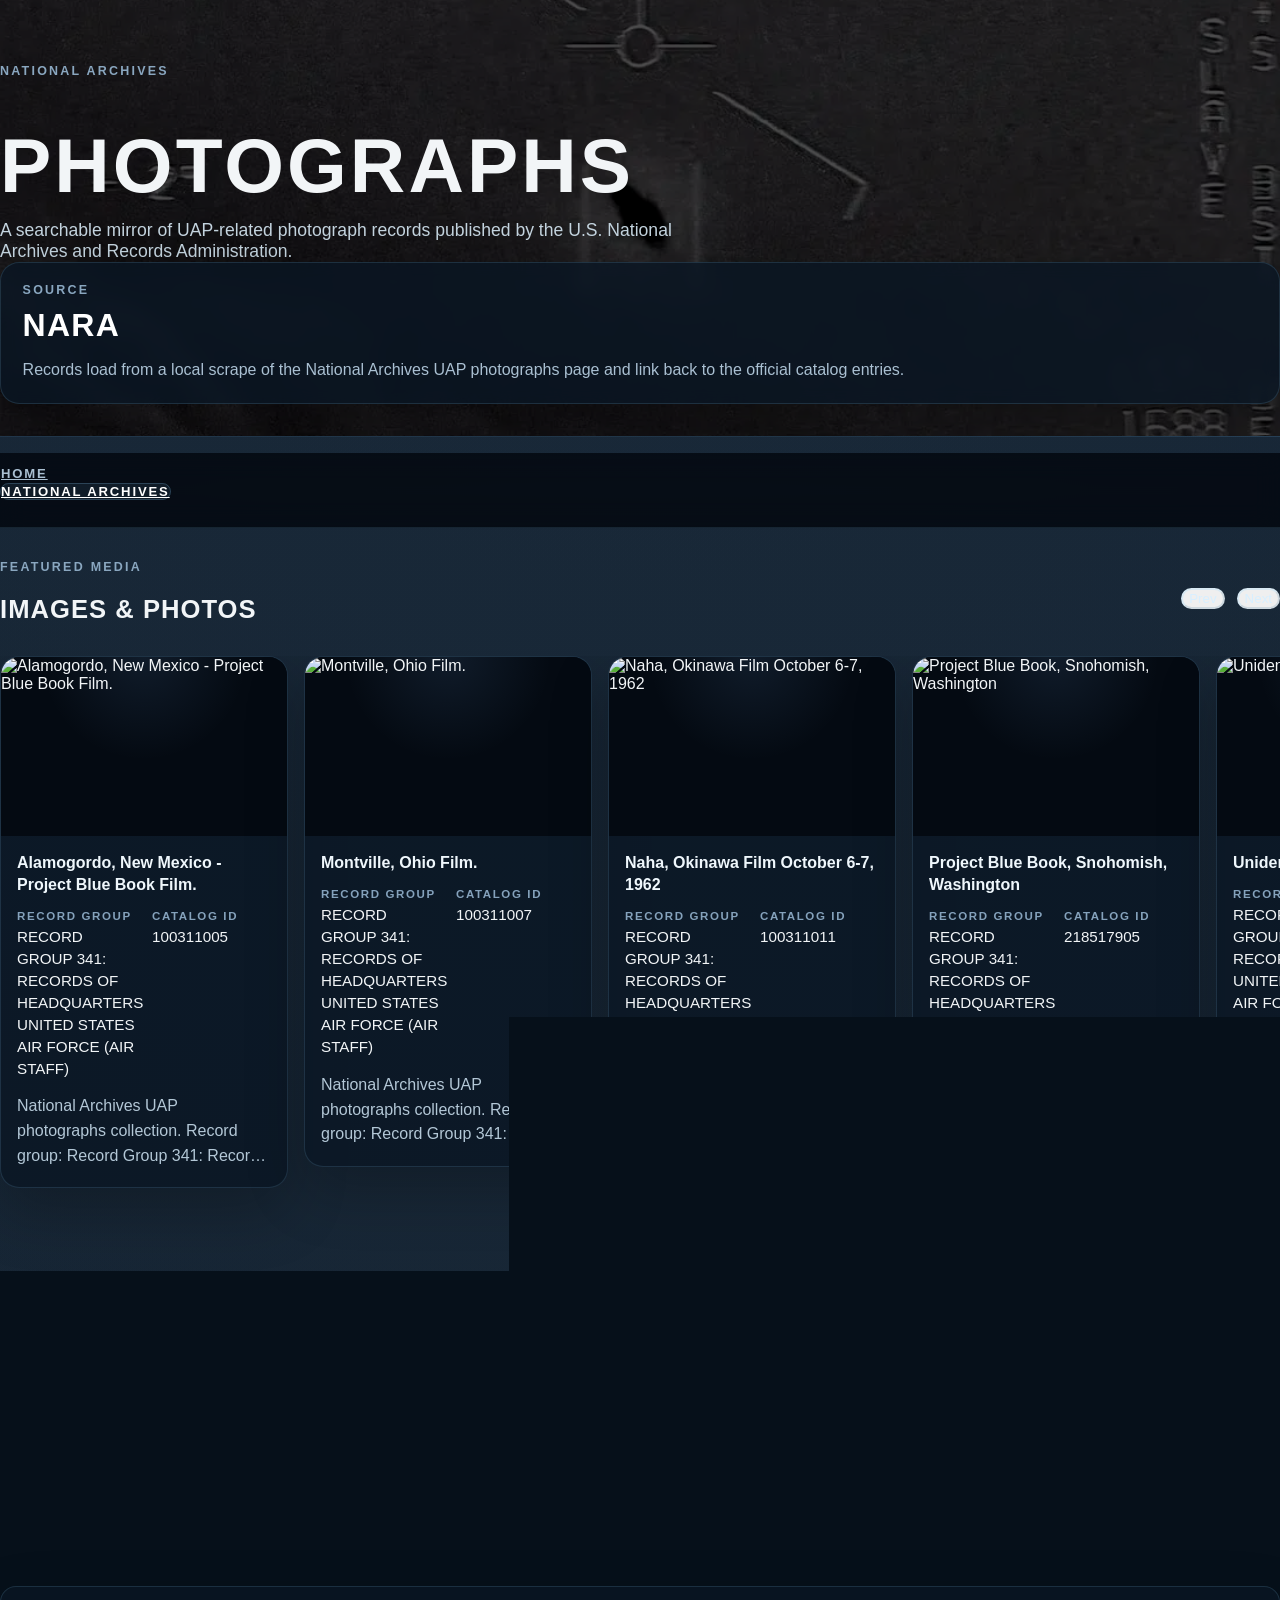
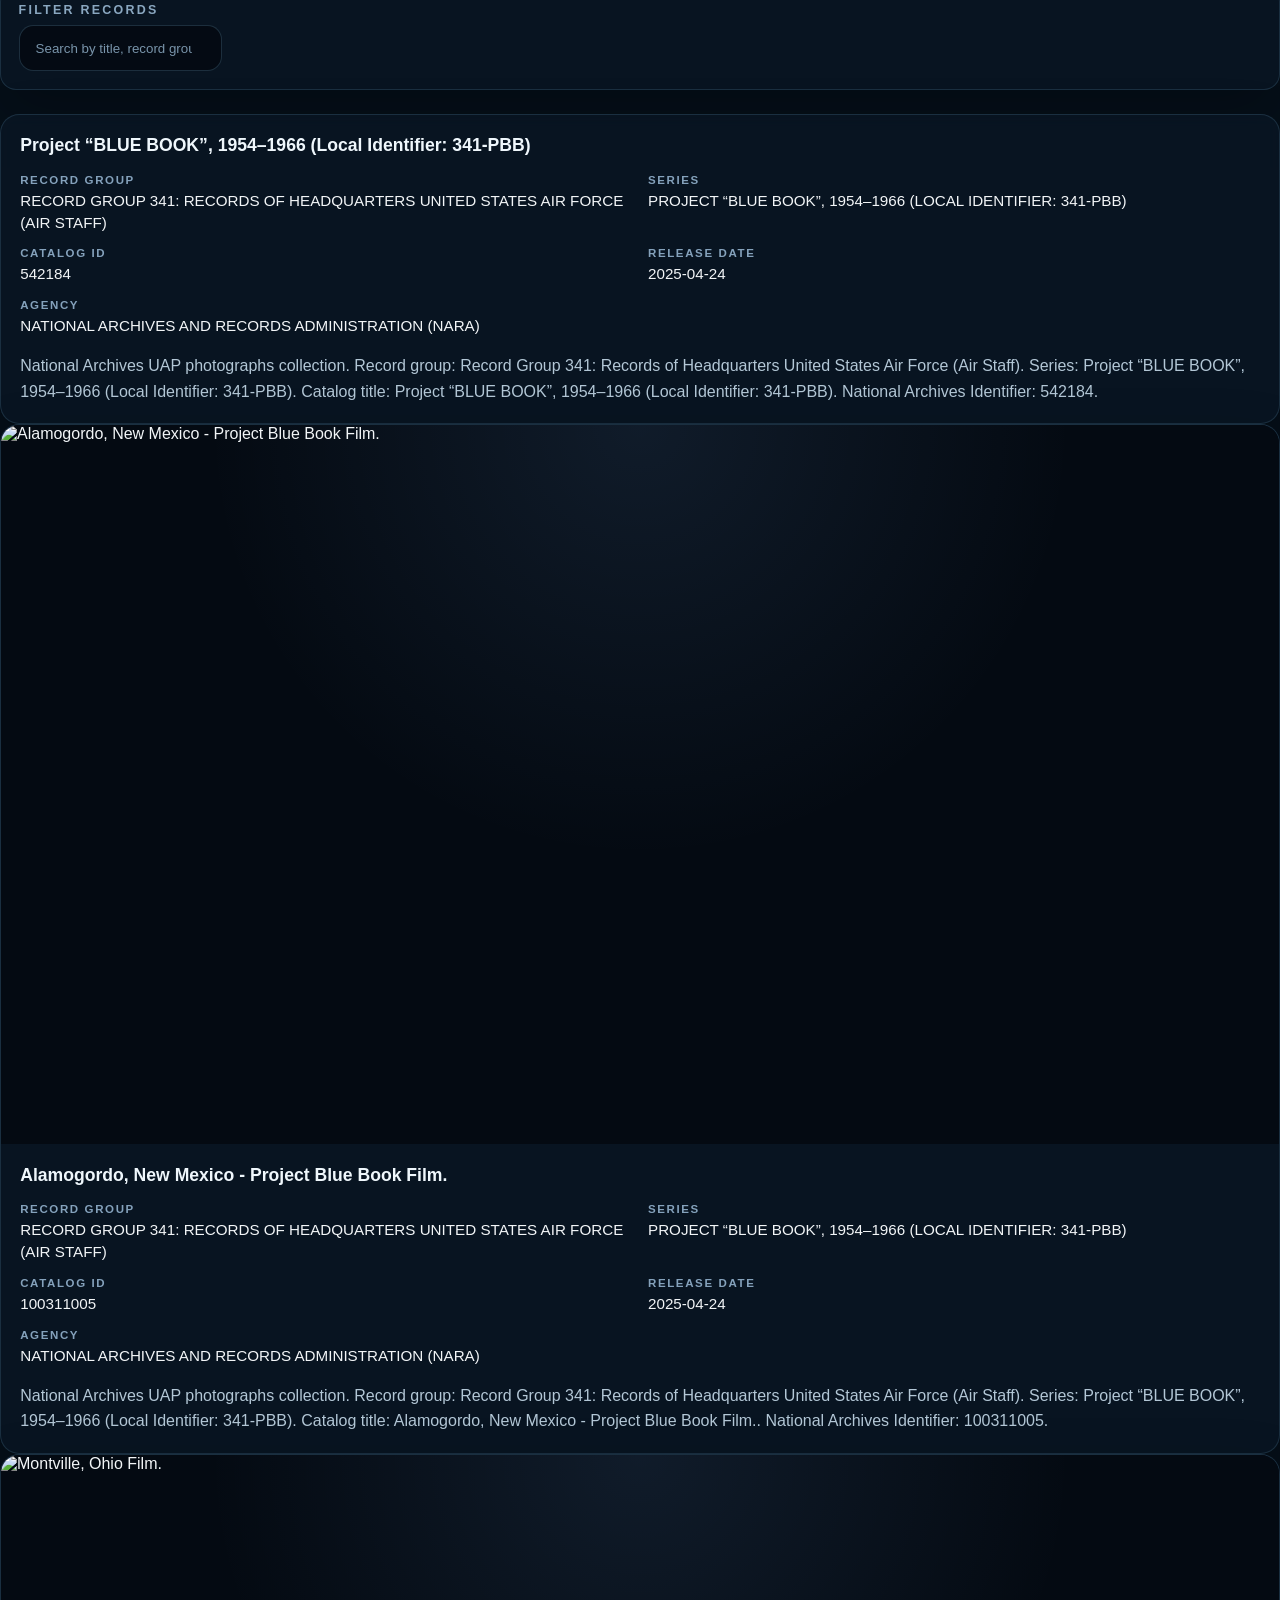
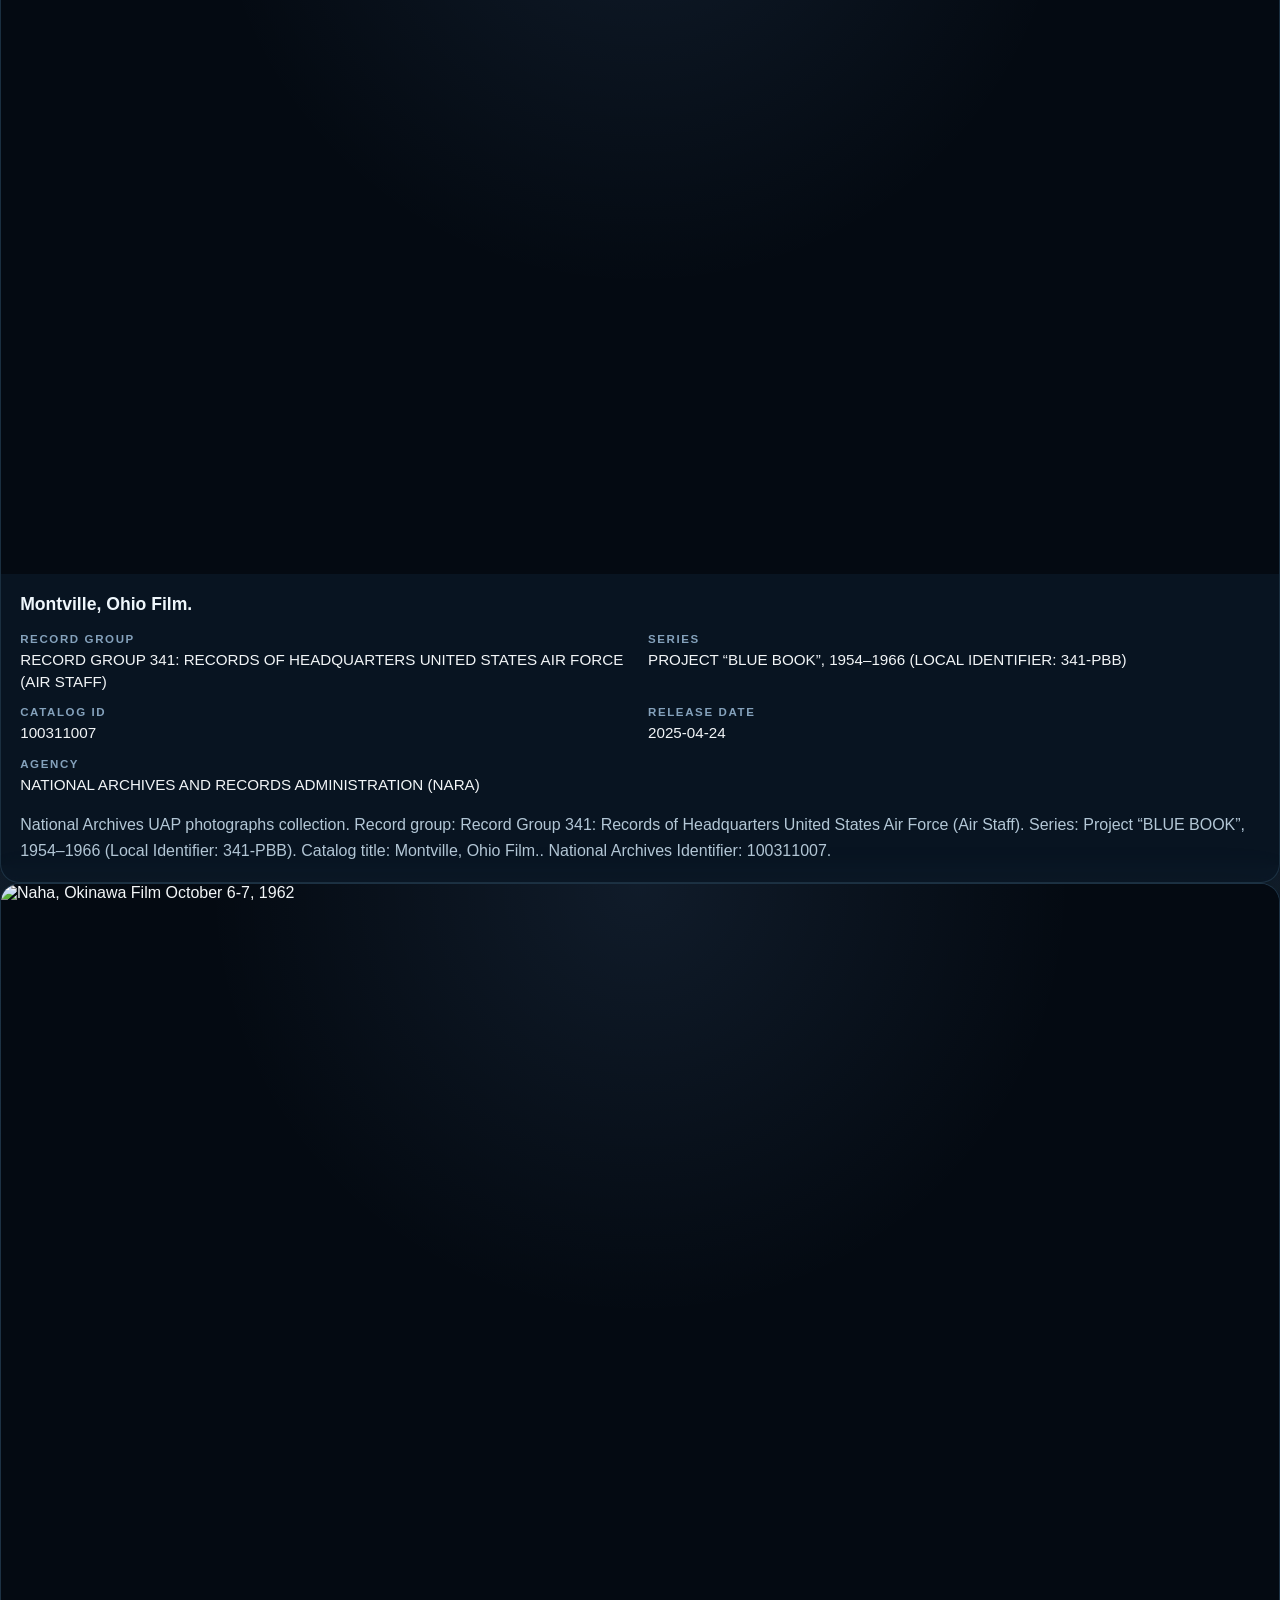
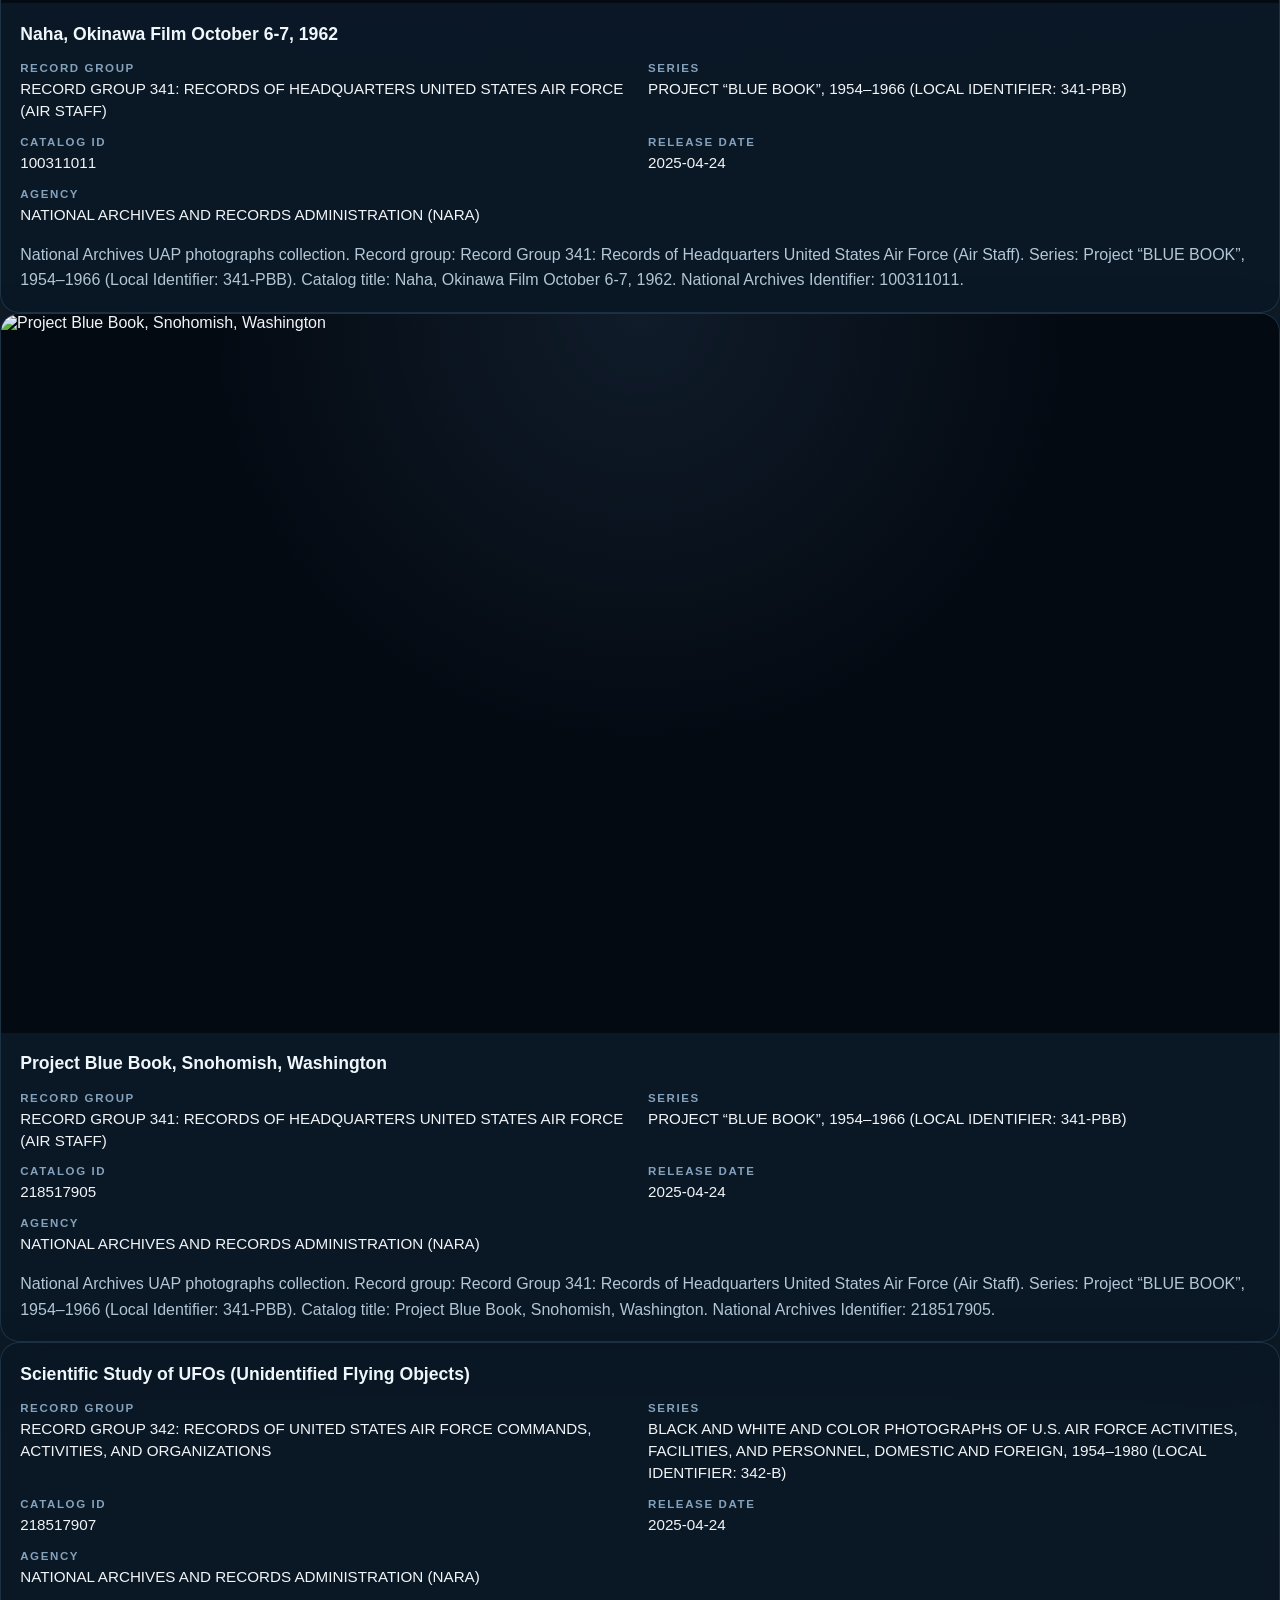
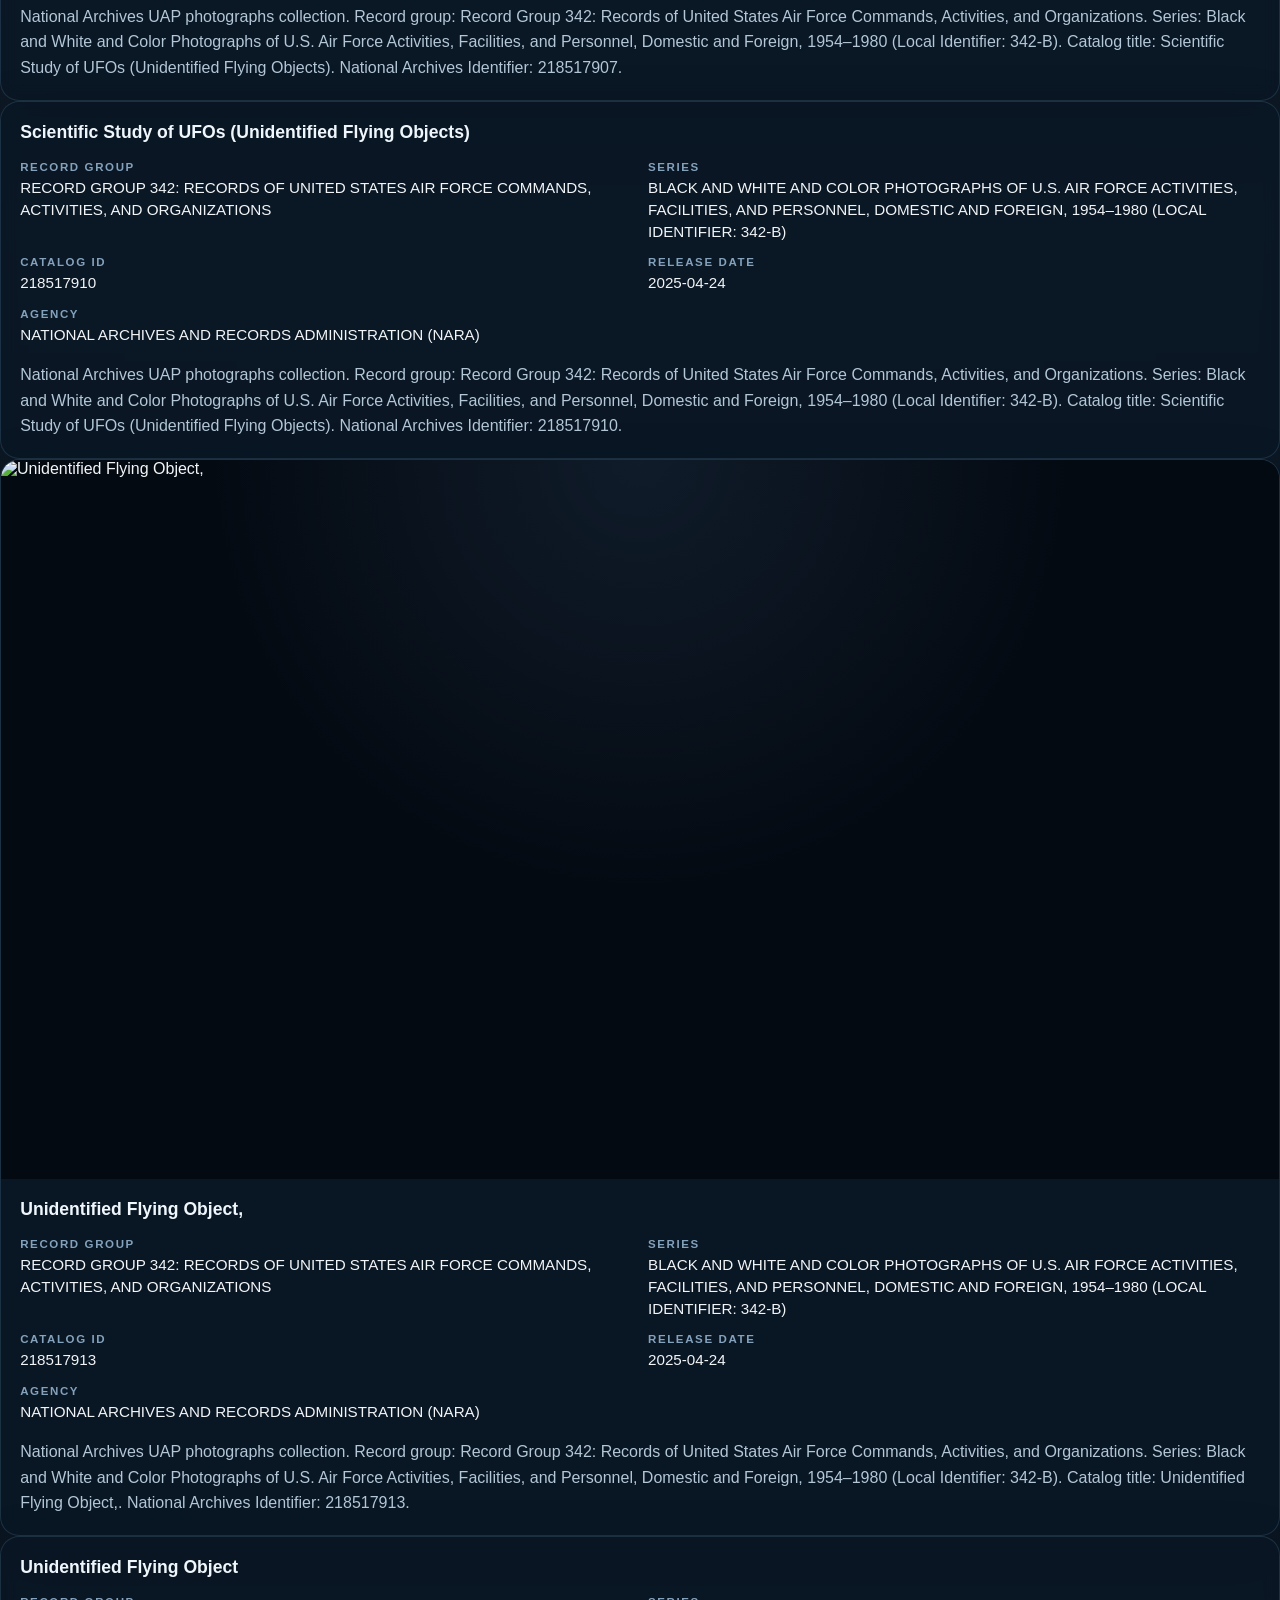
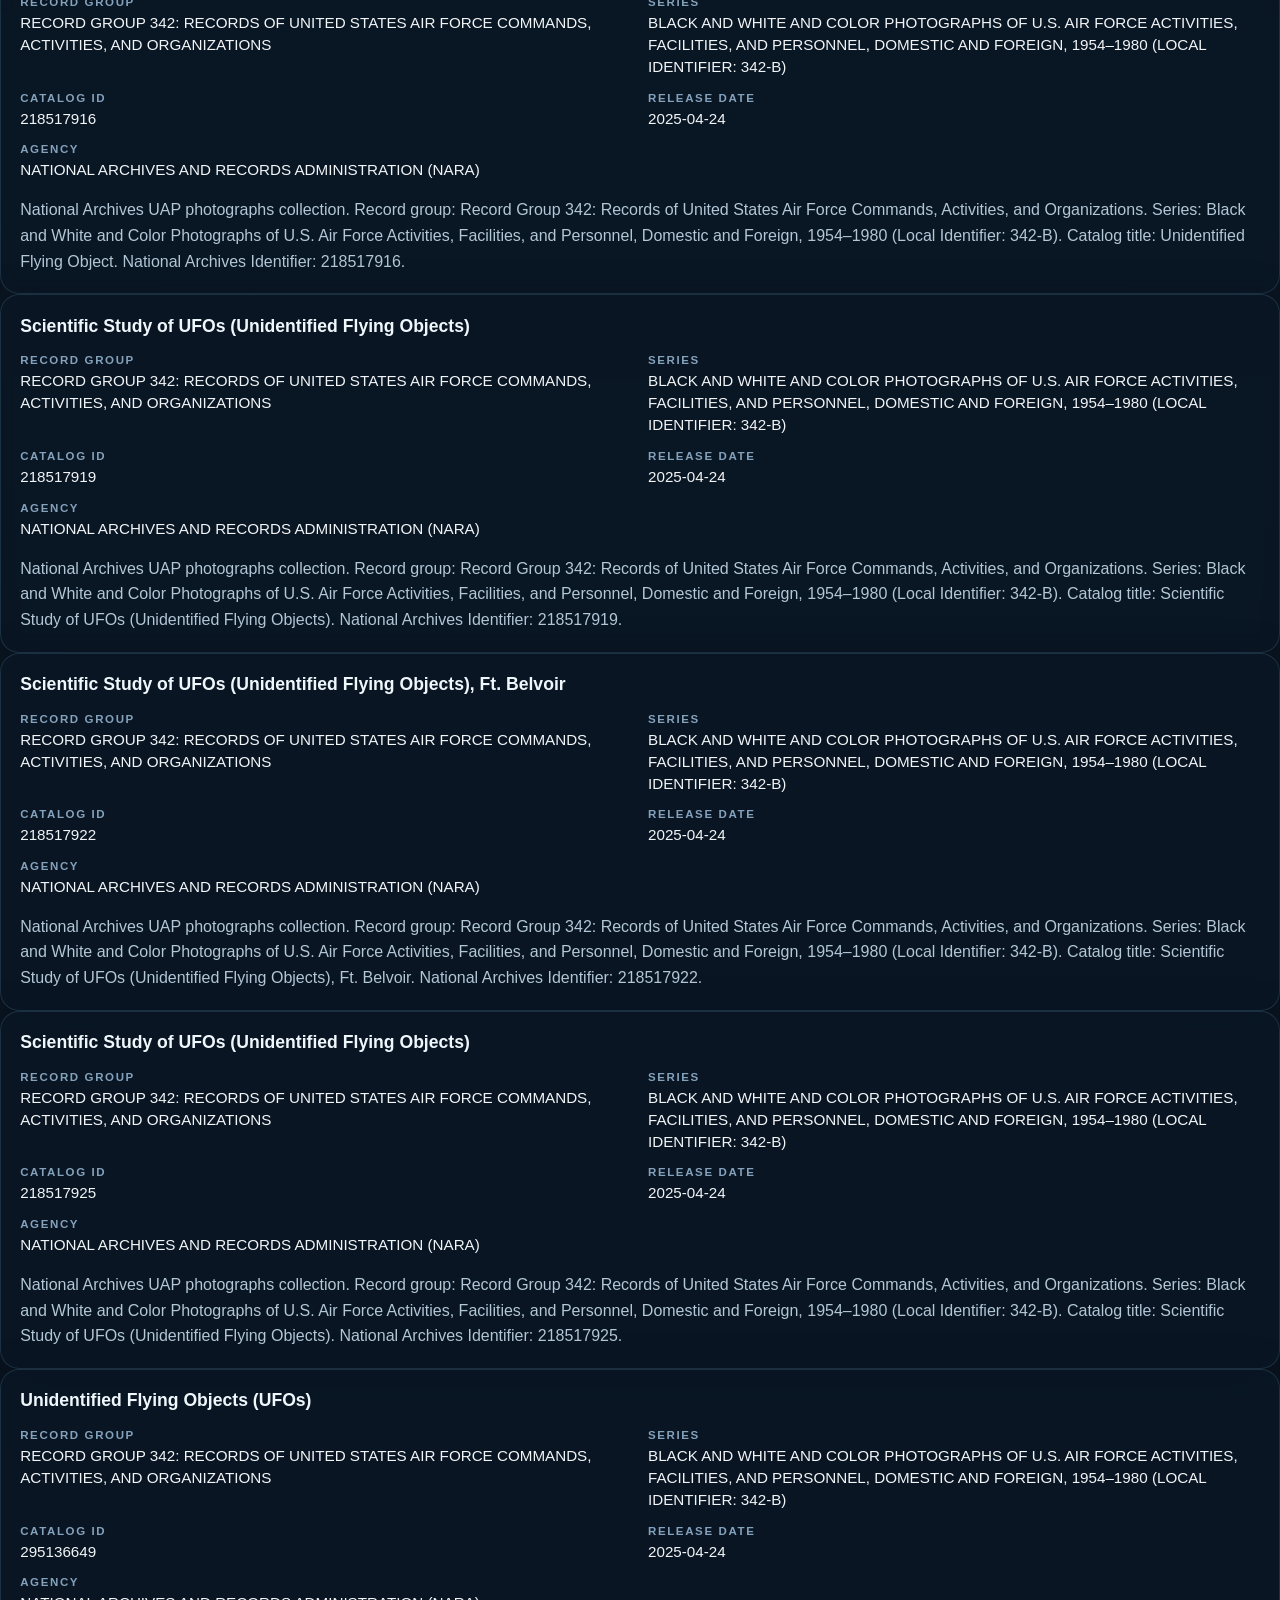
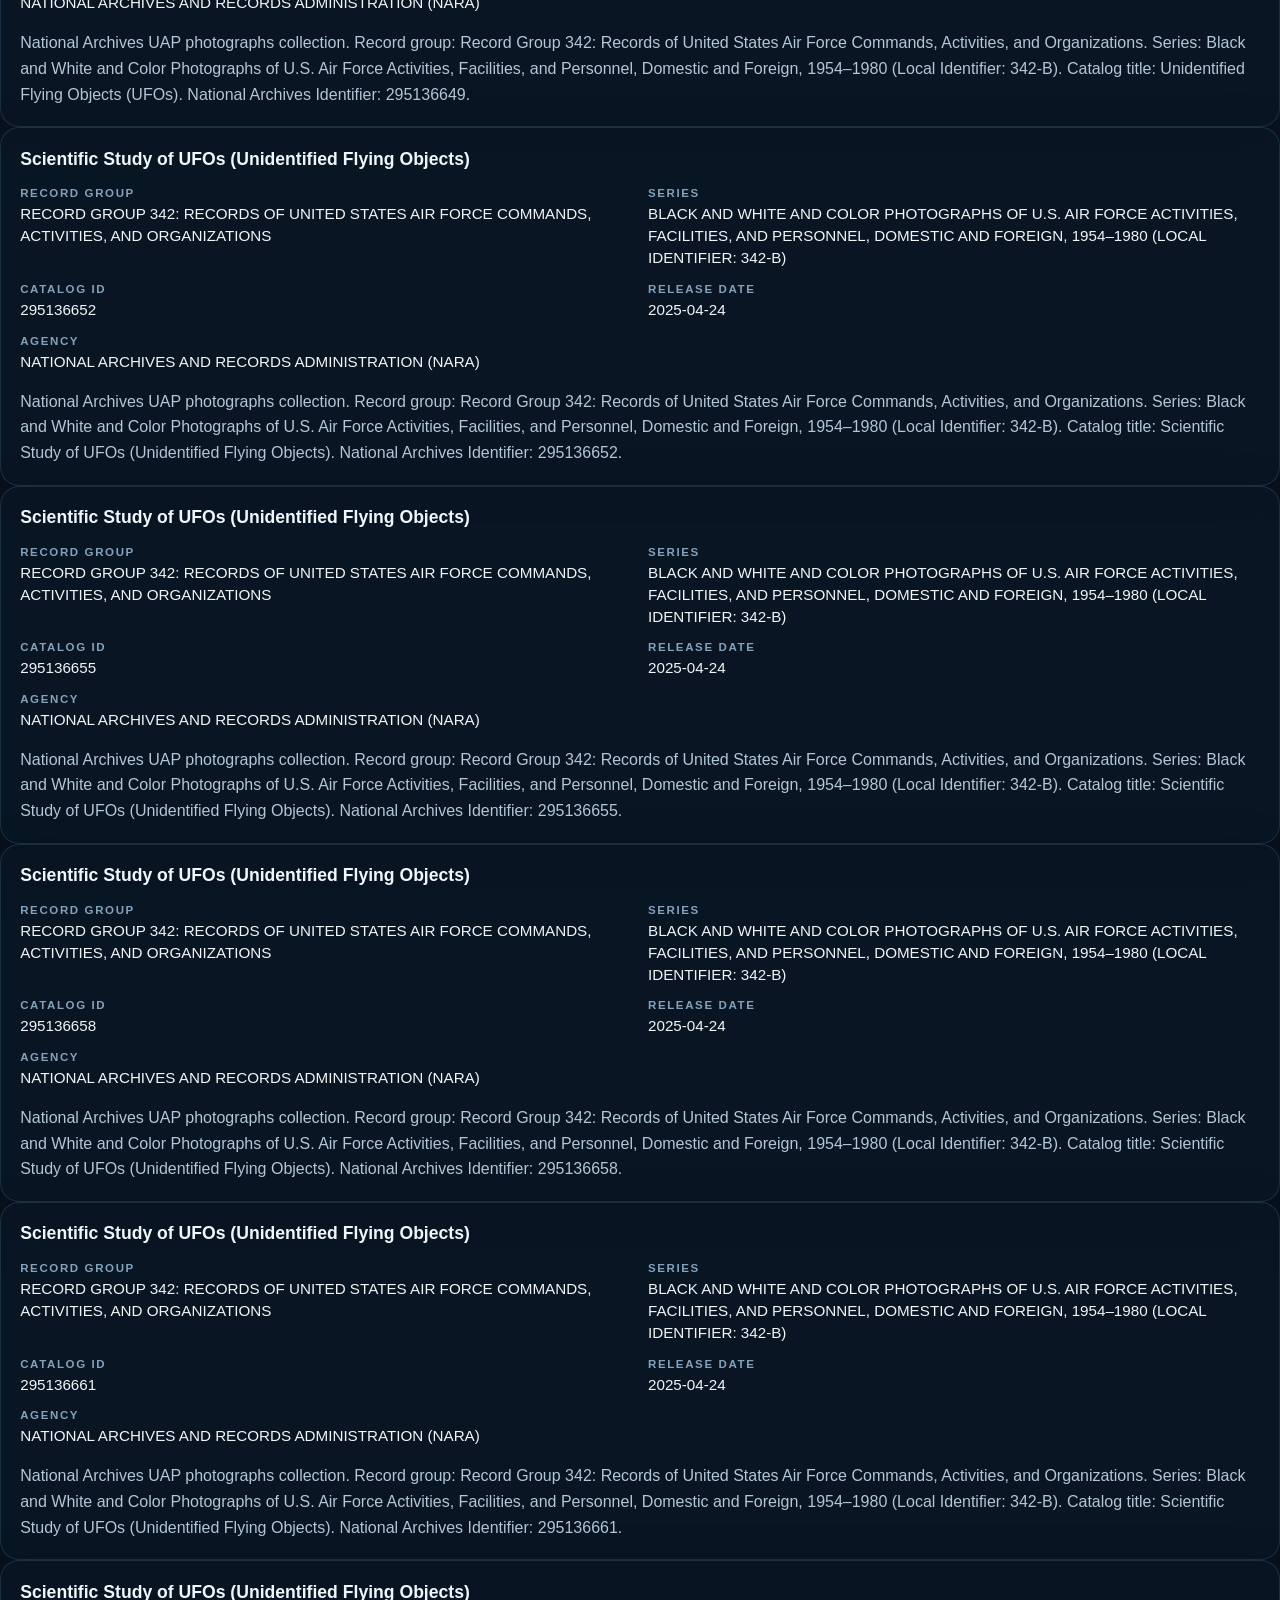
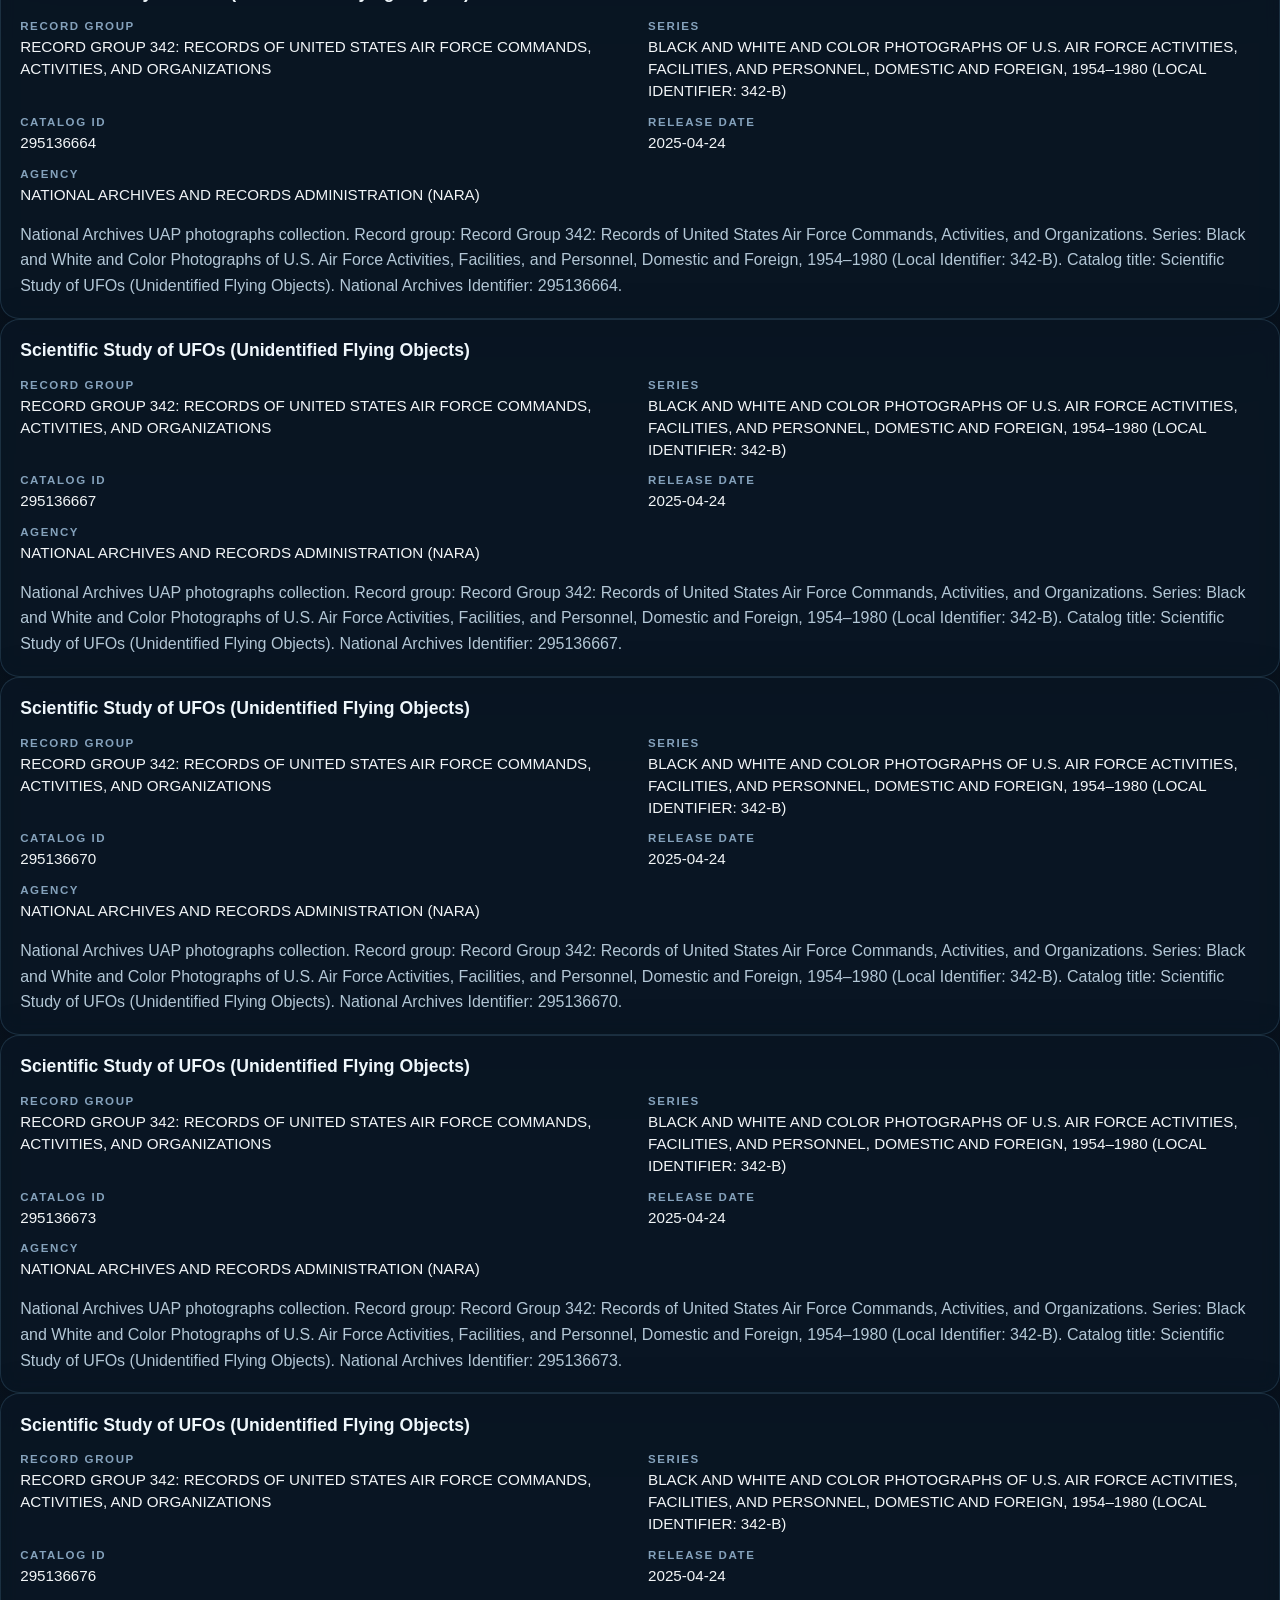
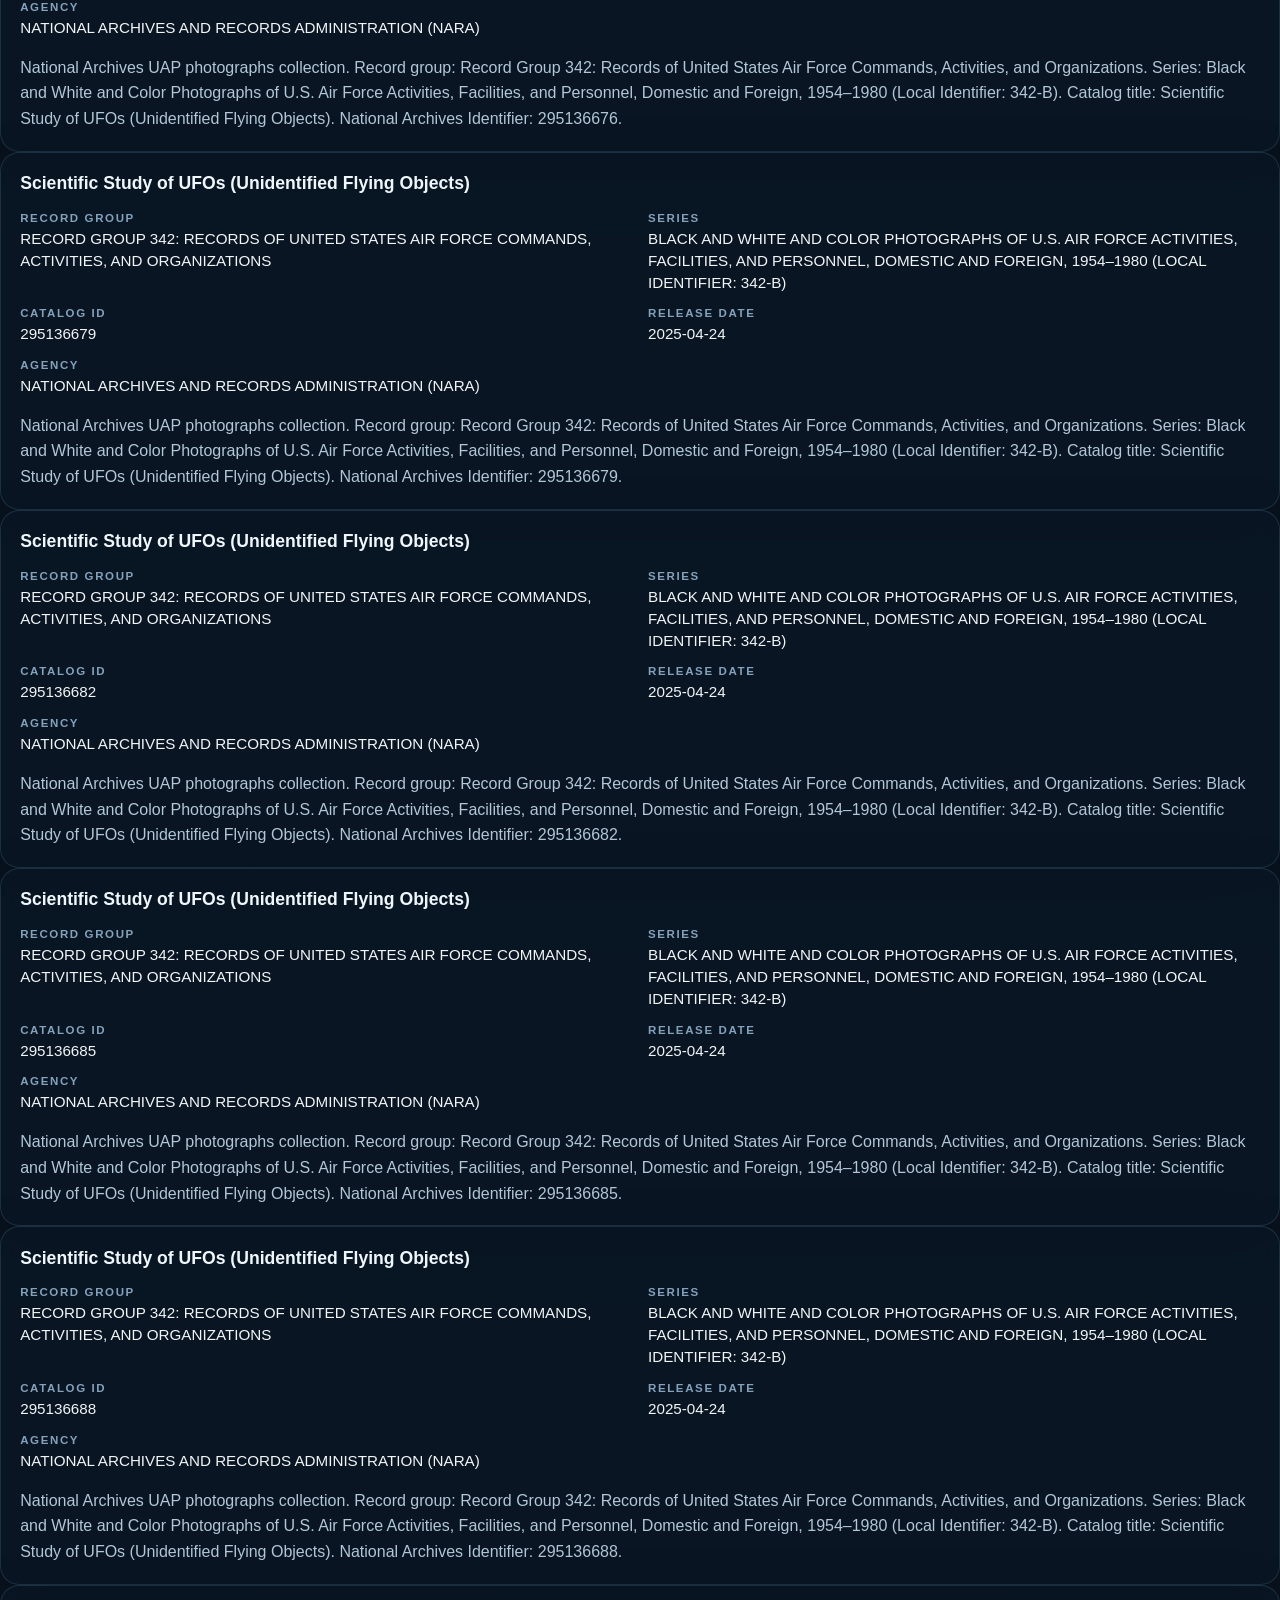
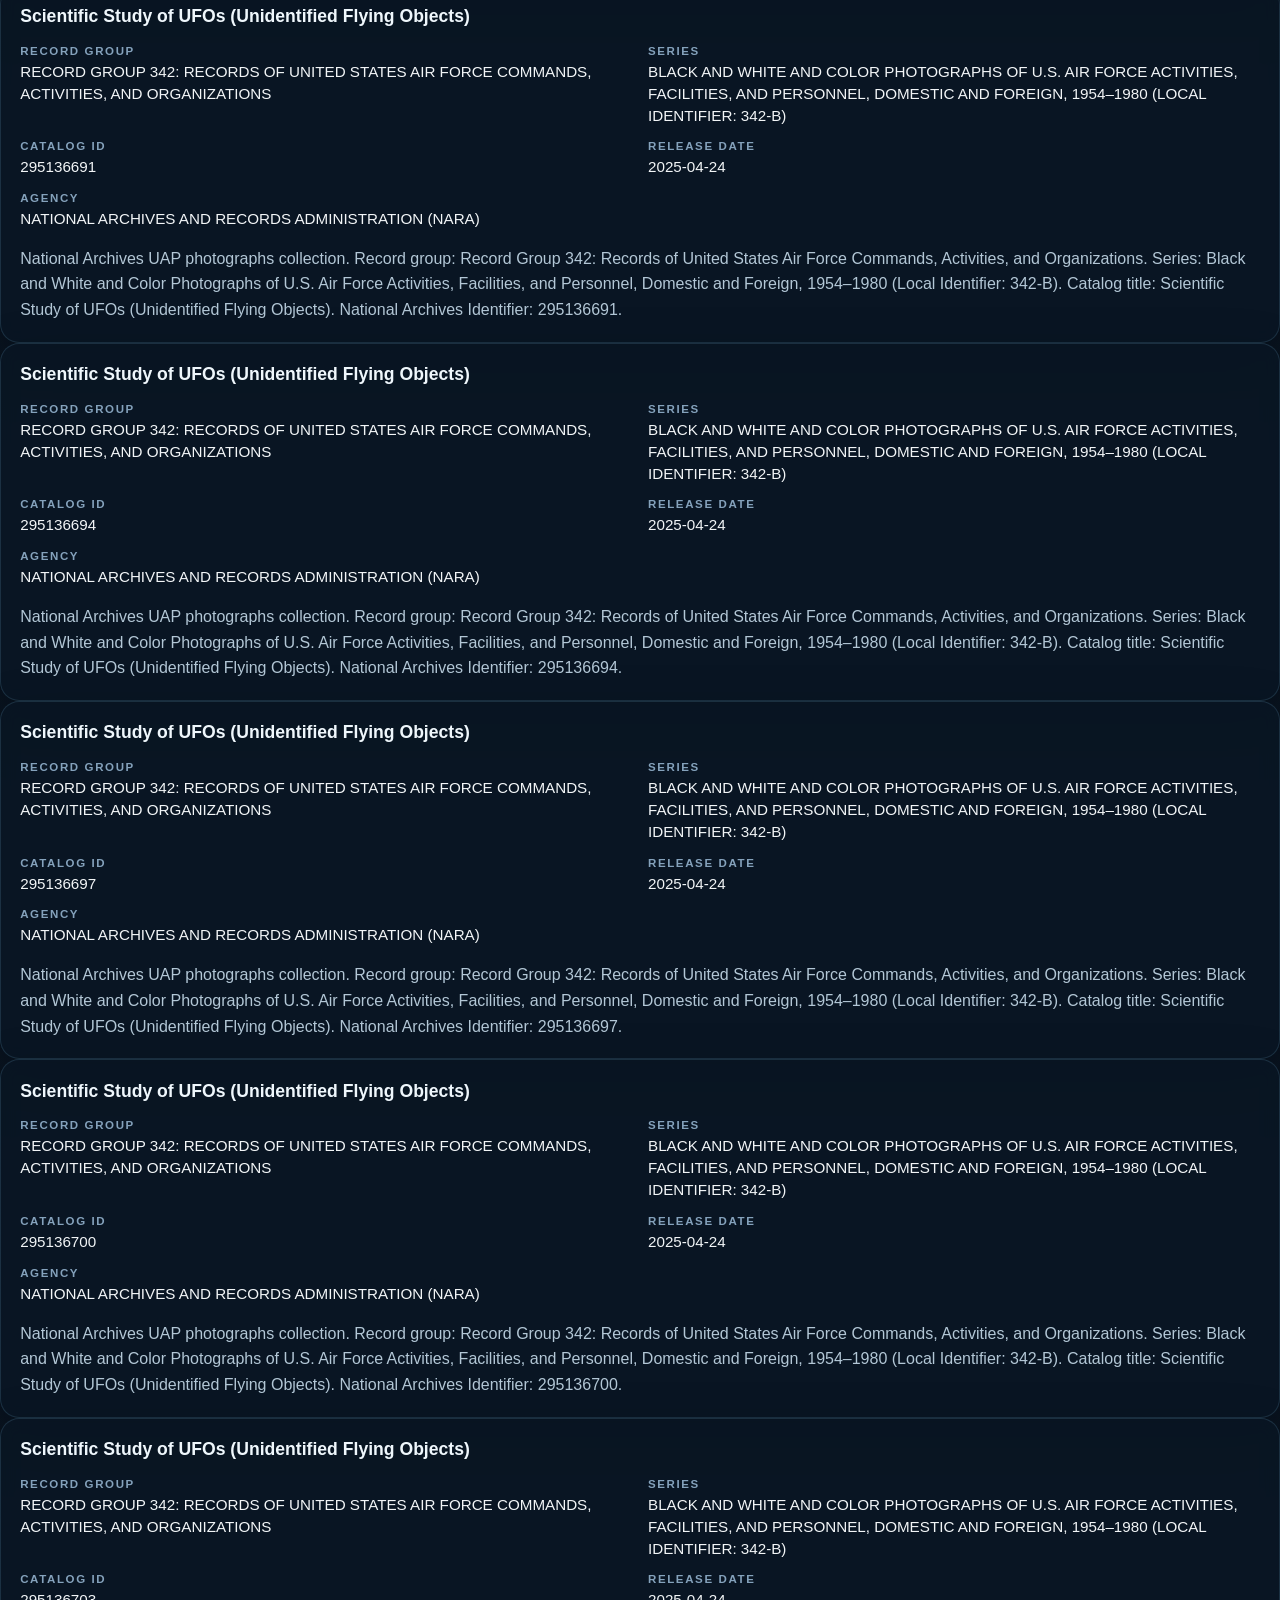
==== national-archives.html @ 38f6fc4e "add national archives pictures" ====
<!doctype html>
<html lang="en">
  <head>
    <meta charset="UTF-8" />
    <meta name="viewport" content="width=device-width, initial-scale=1.0" />
    <title>National Archives | Open UAP Index</title>
    <meta
      name="description"
      content="A searchable index of UAP-related photograph records from the National Archives."
    />
    <meta name="theme-color" content="#06101a" />
    <meta name="robots" content="index,follow" />
    <link rel="canonical" href="https://nicholaseli.github.io/theuapindex/national-archives.html" />

    <meta property="og:type" content="website" />
    <meta property="og:site_name" content="Open UAP Index" />
    <meta property="og:title" content="National Archives | Open UAP Index" />
    <meta
      property="og:description"
      content="A searchable index of UAP-related photograph records from the National Archives."
    />
    <meta
      property="og:url"
      content="https://nicholaseli.github.io/theuapindex/national-archives.html"
    />
    <meta
      property="og:image"
      content="https://nicholaseli.github.io/theuapindex/assets/uap-bg.webp"
    />
    <meta property="og:image:alt" content="Open UAP Index default share image" />

    <meta name="twitter:card" content="summary_large_image" />
    <meta name="twitter:title" content="National Archives | Open UAP Index" />
    <meta
      name="twitter:description"
      content="A searchable index of UAP-related photograph records from the National Archives."
    />
    <meta
      name="twitter:image"
      content="https://nicholaseli.github.io/theuapindex/assets/uap-bg.webp"
    />
    <link
      rel="stylesheet"
      href="https://cdn.jsdelivr.net/npm/foundation-sites@6.9.0/dist/css/foundation.min.css"
    />
    <link rel="stylesheet" href="styles/main.css" />
  </head>
  <body>
    <header class="site-header">
      <img src="./assets/uap-bg.webp" alt="" />
      <div class="grid-container">
        <div class="grid-x grid-padding-x align-middle">
          <div class="cell large-8">
            <p class="eyebrow">National Archives</p>
            <h1>Photographs</h1>
            <p class="lead">
              A searchable mirror of UAP-related photograph records published by the U.S. National
              Archives and Records Administration.
            </p>
          </div>
          <div class="cell large-4">
            <div class="callout stats-panel">
              <p class="stats-label">Source</p>
              <p class="stats-value">NARA</p>
              <p class="stats-copy">
                Records load from a local scrape of the National Archives UAP photographs page and
                link back to the official catalog entries.
              </p>
            </div>
          </div>
        </div>
      </div>
    </header>

    <nav class="site-nav" aria-label="Primary">
      <div class="grid-container">
        <ul class="menu align-center site-nav-menu">
          <li><a href="index.html">Home</a></li>
          <li><a class="is-active" href="national-archives.html" aria-current="page">National Archives</a></li>
        </ul>
      </div>
    </nav>

    <main class="site-main">
      <section class="grid-container media-section">
        <div class="grid-x grid-padding-x">
          <div class="cell">
            <div class="section-heading media-heading">
              <div>
                <p class="section-kicker">Featured Media</p>
                <h2>Images & Photos</h2>
              </div>
              <div class="carousel-controls">
                <button
                  id="media-prev"
                  class="button hollow carousel-button"
                  type="button"
                  aria-label="Previous media cards"
                >
                  Prev
                </button>
                <button
                  id="media-next"
                  class="button hollow carousel-button"
                  type="button"
                  aria-label="Next media cards"
                >
                  Next
                </button>
              </div>
            </div>
          </div>
          <div class="cell">
            <div id="media-carousel" class="media-carousel"></div>
          </div>
        </div>
      </section>

      <section class="grid-container">
        <div class="grid-x grid-padding-x">
          <div class="cell">
            <div class="section-heading">
              <div>
                <p class="section-kicker">Records</p>
                <h2>National Archives Photographs</h2>
              </div>
              <div class="record-count-wrap">
                <span class="record-count-label">Loaded</span>
                <strong id="record-count" class="record-count-value">0</strong>
              </div>
            </div>
          </div>
          <div class="cell">
            <div class="filter-bar">
              <label class="filter-label" for="record-filter">Filter Records</label>
              <input
                id="record-filter"
                class="filter-input"
                type="search"
                placeholder="Search by title, record group, series, catalog id, date, or source"
              />
            </div>
          </div>
          <div class="cell">
            <div
              id="record-list"
              class="grid-x grid-padding-x small-up-1 medium-up-2 large-up-3"
            ></div>
          </div>
        </div>
      </section>
    </main>

    <script src="scripts/national-archives.js"></script>
  </body>
</html>
---- styles/main.css ----
html {
  background: #06101a;
}

body {
  margin: 0;
  min-height: 100vh;
  background:
    radial-gradient(circle at top, rgba(94, 130, 167, 0.22), transparent 28%),
    linear-gradient(180deg, #06101a 0%, #0a1522 48%, #040a12 100%);
  color: #f2f5f7;
  font-family: 'Avenir Next', Avenir, 'Segoe UI', sans-serif;
}

a,
a:visited {
  color: #8fd3ff;
}

a:hover,
a:focus {
  color: #d7efff;
}

.detail-back-link,
.detail-back-link:visited {
  color: inherit;
  text-decoration: none;
}

.site-header {
  position: relative;
  padding: 4rem 0 2rem;
  border-bottom: 1px solid rgba(143, 211, 255, 0.12);
  background:
    linear-gradient(135deg, rgba(17, 31, 48, 0.92), rgba(6, 16, 26, 0.4)),
    radial-gradient(circle at right top, rgba(114, 179, 255, 0.18), transparent 32%);
  overflow: hidden;
}

.site-header .grid-container {
  position: relative;
  z-index: 2;
}

.site-header img {
  width: 100%;
  height: 100%;
  position: absolute;
  top: 0;
  left: 0;
  z-index: 1;
  object-fit: cover;
  filter: brightness(0.3);
}

.site-main {
  padding: 2rem 0 4rem;
}

.site-nav {
  position: sticky;
  top: 0;
  z-index: 10;
  border-bottom: 1px solid rgba(143, 211, 255, 0.12);
  background: rgba(4, 10, 18, 0.88);
  backdrop-filter: blur(12px);
}

.site-nav-menu {
  gap: 0.4rem;
  padding: 0.7rem 0;
}

.site-nav-menu a,
.site-nav-menu a:visited {
  border: 1px solid transparent;
  border-radius: 999px;
  color: #aac0d2;
  font-size: 0.82rem;
  font-weight: 700;
  letter-spacing: 0.14em;
  text-transform: uppercase;
  transition:
    color 180ms ease,
    border-color 180ms ease,
    background 180ms ease;
}

.site-nav-menu a:hover,
.site-nav-menu a:focus {
  color: #ffffff;
}

.site-nav-menu a.is-active,
.site-nav-menu a[aria-current="page"] {
  border-color: rgba(143, 211, 255, 0.22);
  background: rgba(143, 211, 255, 0.08);
  color: #ffffff;
}

.media-section {
  margin-bottom: 2rem;
}

.eyebrow,
.section-kicker,
.stats-label,
.record-count-label {
  margin: 0 0 0.65rem;
  color: #8aa7c0;
  font-size: 0.78rem;
  font-weight: 700;
  letter-spacing: 0.18em;
  text-transform: uppercase;
}

h1,
h2 {
  margin-bottom: 0.75rem;
  letter-spacing: 0.04em;
  text-transform: uppercase;
}

h1 {
  max-width: 10ch;
  font-size: clamp(2.8rem, 6vw, 5rem);
  line-height: 0.95;
}

h2 {
  font-size: clamp(1.5rem, 2vw, 2.25rem);
}

.lead {
  max-width: 44rem;
  margin-bottom: 0;
  color: #c4d4df;
  font-size: 1.1rem;
}

.stats-panel,
.status-message,
.record-card,
.filter-bar {
  border: 1px solid rgba(143, 211, 255, 0.14);
  background: rgba(10, 22, 36, 0.78);
  color: #f2f5f7;
  box-shadow: 0 24px 60px rgba(0, 0, 0, 0.24);
  backdrop-filter: blur(8px);
}

.stats-panel {
  margin: 0;
  border-radius: 1.2rem;
  padding: 1.25rem 1.35rem;
}

.stats-value {
  margin: 0;
  color: #ffffff;
  font-size: 2rem;
  font-weight: 700;
  letter-spacing: 0.04em;
}

.stats-copy {
  margin: 0.85rem 0 0;
  color: #aac0d2;
  line-height: 1.55;
}

.section-heading {
  display: flex;
  align-items: end;
  justify-content: space-between;
  gap: 1rem;
  margin-bottom: 1.25rem;
}

.media-heading {
  align-items: center;
}

.carousel-controls {
  display: flex;
  gap: 0.75rem;
}

.carousel-button,
.carousel-button:hover,
.carousel-button:focus {
  margin: 0;
  border-radius: 999px;
  border-color: rgba(143, 211, 255, 0.24);
  color: #d7efff;
}

.media-carousel {
  display: grid;
  grid-auto-flow: column;
  grid-auto-columns: minmax(18rem, 24rem);
  grid-auto-rows: max-content;
  align-items: start;
  gap: 1rem;
  overflow-x: auto;
  padding-bottom: 0.5rem;
  scroll-behavior: smooth;
  scroll-snap-type: x mandatory;
}

.media-carousel::-webkit-scrollbar {
  height: 0.7rem;
}

.media-carousel::-webkit-scrollbar-thumb {
  border-radius: 999px;
  background: rgba(143, 211, 255, 0.18);
}

.media-card,
.media-card:visited {
  position: relative;
  display: flex;
  height: auto;
  align-self: start;
  flex-direction: column;
  border: 1px solid rgba(143, 211, 255, 0.14);
  border-radius: 1.2rem;
  background: rgba(10, 22, 36, 0.82);
  color: inherit;
  overflow: hidden;
  text-decoration: none;
  scroll-snap-align: start;
  box-shadow: 0 24px 60px rgba(0, 0, 0, 0.24);
}

.media-card:hover,
.media-card:focus {
  color: inherit;
  border-color: rgba(143, 211, 255, 0.28);
  transform: translateY(-4px);
}

.media-card-preview {
  position: relative;
  display: flex;
  align-items: center;
  justify-content: center;
  aspect-ratio: 16 / 10;
  background: radial-gradient(circle at top, rgba(122, 183, 255, 0.1), transparent 45%), #040a12;
  overflow: hidden;
}

.media-card-image,
.media-card-video {
  width: 100%;
  height: 100%;
  object-fit: cover;
  display: block;
}

.preview-tag-list {
  position: absolute;
  top: 0.75rem;
  left: 0.75rem;
  z-index: 2;
  max-width: calc(100% - 1.5rem);
}

.media-card-body {
  display: flex;
  flex: 1;
  flex-direction: column;
  padding: 1rem 1rem 1.15rem;
}

.media-card-file {
  margin: 0 0 0.9rem;
  color: #eff7fc;
  font-size: 1rem;
  line-height: 1.35;
  word-break: break-word;
}

.media-card-meta {
  display: grid;
  grid-template-columns: repeat(2, minmax(0, 1fr));
  gap: 0.75rem 1rem;
  margin-bottom: 0.9rem;
}

.media-card-description {
  margin: 0;
  color: #b3c7d6;
  line-height: 1.55;
  display: -webkit-box;
  overflow: hidden;
  -webkit-box-orient: vertical;
  -webkit-line-clamp: 3;
}

.record-count-wrap {
  min-width: 7rem;
  padding: 0.9rem 1rem;
  border: 1px solid rgba(143, 211, 255, 0.14);
  border-radius: 1rem;
  background: rgba(12, 24, 39, 0.74);
  text-align: right;
}

.record-count-value {
  display: block;
  color: #ffffff;
  font-size: 1.8rem;
  line-height: 1;
}

.status-message {
  margin-bottom: 1.5rem;
  border-radius: 1rem;
}

.status-message.is-empty {
  margin-bottom: 0;
}

.status-message.is-error {
  border-color: rgba(255, 145, 145, 0.25);
  background: rgba(52, 16, 16, 0.78);
  color: #ffd3d3;
}

.filter-bar {
  margin-bottom: 1.5rem;
  border-radius: 1rem;
  padding: 1rem 1.1rem 1.1rem;
}

.filter-label {
  display: block;
  margin-bottom: 0.55rem;
  color: #8aa7c0;
  font-size: 0.78rem;
  font-weight: 700;
  letter-spacing: 0.18em;
  text-transform: uppercase;
}

.filter-input {
  height: auto;
  margin: 0;
  padding: 0.9rem 1rem;
  border: 1px solid rgba(143, 211, 255, 0.18);
  border-radius: 0.9rem;
  background: rgba(4, 10, 18, 0.86);
  color: #f2f5f7;
  box-shadow: none;
}

.filter-input::placeholder {
  color: #7994aa;
}

.filter-input:focus {
  border-color: rgba(143, 211, 255, 0.4);
  background: rgba(4, 10, 18, 0.95);
  box-shadow: 0 0 0 1px rgba(143, 211, 255, 0.15);
}

#record-list {
  row-gap: 1rem;
}

.record-card {
  position: relative;
  height: 100%;
  margin: 0;
  border-radius: 1.2rem;
  padding: 0;
  overflow: hidden;
  transition:
    transform 180ms ease,
    border-color 180ms ease,
    box-shadow 180ms ease;
}

.record-card:hover {
  transform: translateY(-4px);
  border-color: rgba(143, 211, 255, 0.28);
  box-shadow: 0 30px 80px rgba(0, 0, 0, 0.3);
}

.record-card-link:focus,
.record-card-link:hover,
.media-card-link:focus,
.media-card-link:hover {
  border-color: rgba(143, 211, 255, 0.28);
  outline: none;
}

.record-card-preview {
  position: relative;
  display: flex;
  align-items: center;
  justify-content: center;
  aspect-ratio: 16 / 9;
  background: radial-gradient(circle at top, rgba(122, 183, 255, 0.1), transparent 45%), #040a12;
  overflow: hidden;
}

.record-card-preview .media-card-image,
.record-card-preview .media-card-video {
  width: 100%;
  height: 100%;
  object-fit: cover;
  pointer-events: none;
}

.record-card-preview .media-card-video {
  pointer-events: none;
}

.record-card > .record-file,
.record-card > .record-meta,
.record-card > .record-description {
  margin-left: 1.2rem;
  margin-right: 1.2rem;
}

.record-card > .record-file {
  margin-top: 1.2rem;
}

.record-card > .record-description {
  margin-bottom: 1.2rem;
}

.record-file {
  margin: 0 0 1rem;
  color: #eff7fc;
  font-size: 1.1rem;
  line-height: 1.35;
  word-break: break-word;
}

.record-meta {
  display: grid;
  grid-template-columns: repeat(2, minmax(0, 1fr));
  gap: 0.85rem 1rem;
  margin-bottom: 1rem;
}

.record-meta-block {
  min-width: 0;
}

.record-meta-label {
  margin: 0 0 0.25rem;
  color: #85a2bc;
  font-size: 0.72rem;
  font-weight: 700;
  letter-spacing: 0.14em;
  text-transform: uppercase;
}

.record-meta-value {
  margin: 0;
  color: #f2f5f7;
  font-size: 0.95rem;
  line-height: 1.45;
  text-transform: uppercase;
}

.record-description {
  margin: 0;
  color: #b3c7d6;
  line-height: 1.6;
  display: -webkit-box;
  overflow: hidden;
  -webkit-box-orient: vertical;
  -webkit-line-clamp: 4;
}

.record-tag-list {
  display: flex;
  flex-wrap: wrap;
  gap: 0.45rem;
}

.record-tag,
.record-tag:visited {
  display: inline-flex;
  align-items: center;
  padding: 0.38rem 0.65rem;
  border: 1px solid rgba(143, 211, 255, 0.2);
  border-radius: 999px;
  background: #9b59b6;
  color: #d7efff;
  font-size: 0.72rem;
  font-weight: 700;
  letter-spacing: 0.08em;
  text-decoration: none;
  text-transform: uppercase;
  pointer-events: auto;
}

.record-tag:hover,
.record-tag:focus {
  border-color: #b97ad1;
  color: #ffffff;
}

.detail-header .detail-title {
  max-width: 12ch;
}

.detail-panel {
  margin: 0;
  height: 100%;
  border: 1px solid rgba(143, 211, 255, 0.14);
  border-radius: 1.2rem;
  background: rgba(10, 22, 36, 0.8);
  color: #f2f5f7;
  box-shadow: 0 24px 60px rgba(0, 0, 0, 0.24);
}

.detail-file-name {
  margin-bottom: 1rem;
  color: #ffffff;
  font-size: clamp(1.7rem, 3vw, 2.6rem);
  line-height: 1.05;
  text-transform: none;
  letter-spacing: 0;
  word-break: break-word;
}

.detail-description {
  margin-bottom: 1.5rem;
  color: #bfd0dd;
  font-size: 1rem;
  line-height: 1.7;
}

.detail-preview-wrap {
  margin-top: 1rem;
}

.detail-preview-card,
.detail-link-card {
  border: 1px solid rgba(143, 211, 255, 0.12);
  border-radius: 1rem;
  background: rgba(6, 16, 26, 0.92);
  overflow: hidden;
}

.detail-image,
.detail-video {
  display: block;
  width: 100%;
  max-height: 38rem;
  background: #02060a;
  object-fit: contain;
}

.detail-link-card {
  padding: 1.2rem;
}

.detail-link-copy {
  margin-bottom: 1rem;
  color: #bfd0dd;
}

.detail-open-button,
.detail-open-button:hover,
.detail-open-button:focus {
  margin-bottom: 0;
  border-radius: 999px;
  background: linear-gradient(135deg, #70bfff, #3994d6);
  color: #04101a;
  font-weight: 700;
}

.detail-meta-panel {
  padding-bottom: 1.25rem;
}

.detail-meta-heading {
  margin-bottom: 1rem;
  color: #ffffff;
  font-size: 1rem;
  letter-spacing: 0.12em;
  text-transform: uppercase;
}

.detail-meta-grid {
  display: grid;
  gap: 1rem;
}

.detail-meta-item {
  padding-bottom: 0.9rem;
  border-bottom: 1px solid rgba(143, 211, 255, 0.1);
}

.detail-meta-item:last-child {
  border-bottom: 0;
  padding-bottom: 0;
}

.detail-meta-link,
.detail-meta-link:visited {
  color: #8fd3ff;
  word-break: break-word;
}

.detail-meta-link:hover,
.detail-meta-link:focus {
  color: #d7efff;
}

@media screen and (max-width: 639px) {
  .site-header {
    padding-top: 3rem;
  }

  .section-heading {
    align-items: start;
    flex-direction: column;
  }

  .media-carousel {
    grid-auto-columns: minmax(16rem, 88vw);
    grid-auto-rows: max-content;
    align-items: start;
  }

  .media-card,
  .media-card:visited {
    min-height: 0;
  }

  .media-card-meta {
    grid-template-columns: 1fr;
  }

  .record-count-wrap {
    text-align: left;
  }

  .record-meta {
    grid-template-columns: 1fr;
  }
}
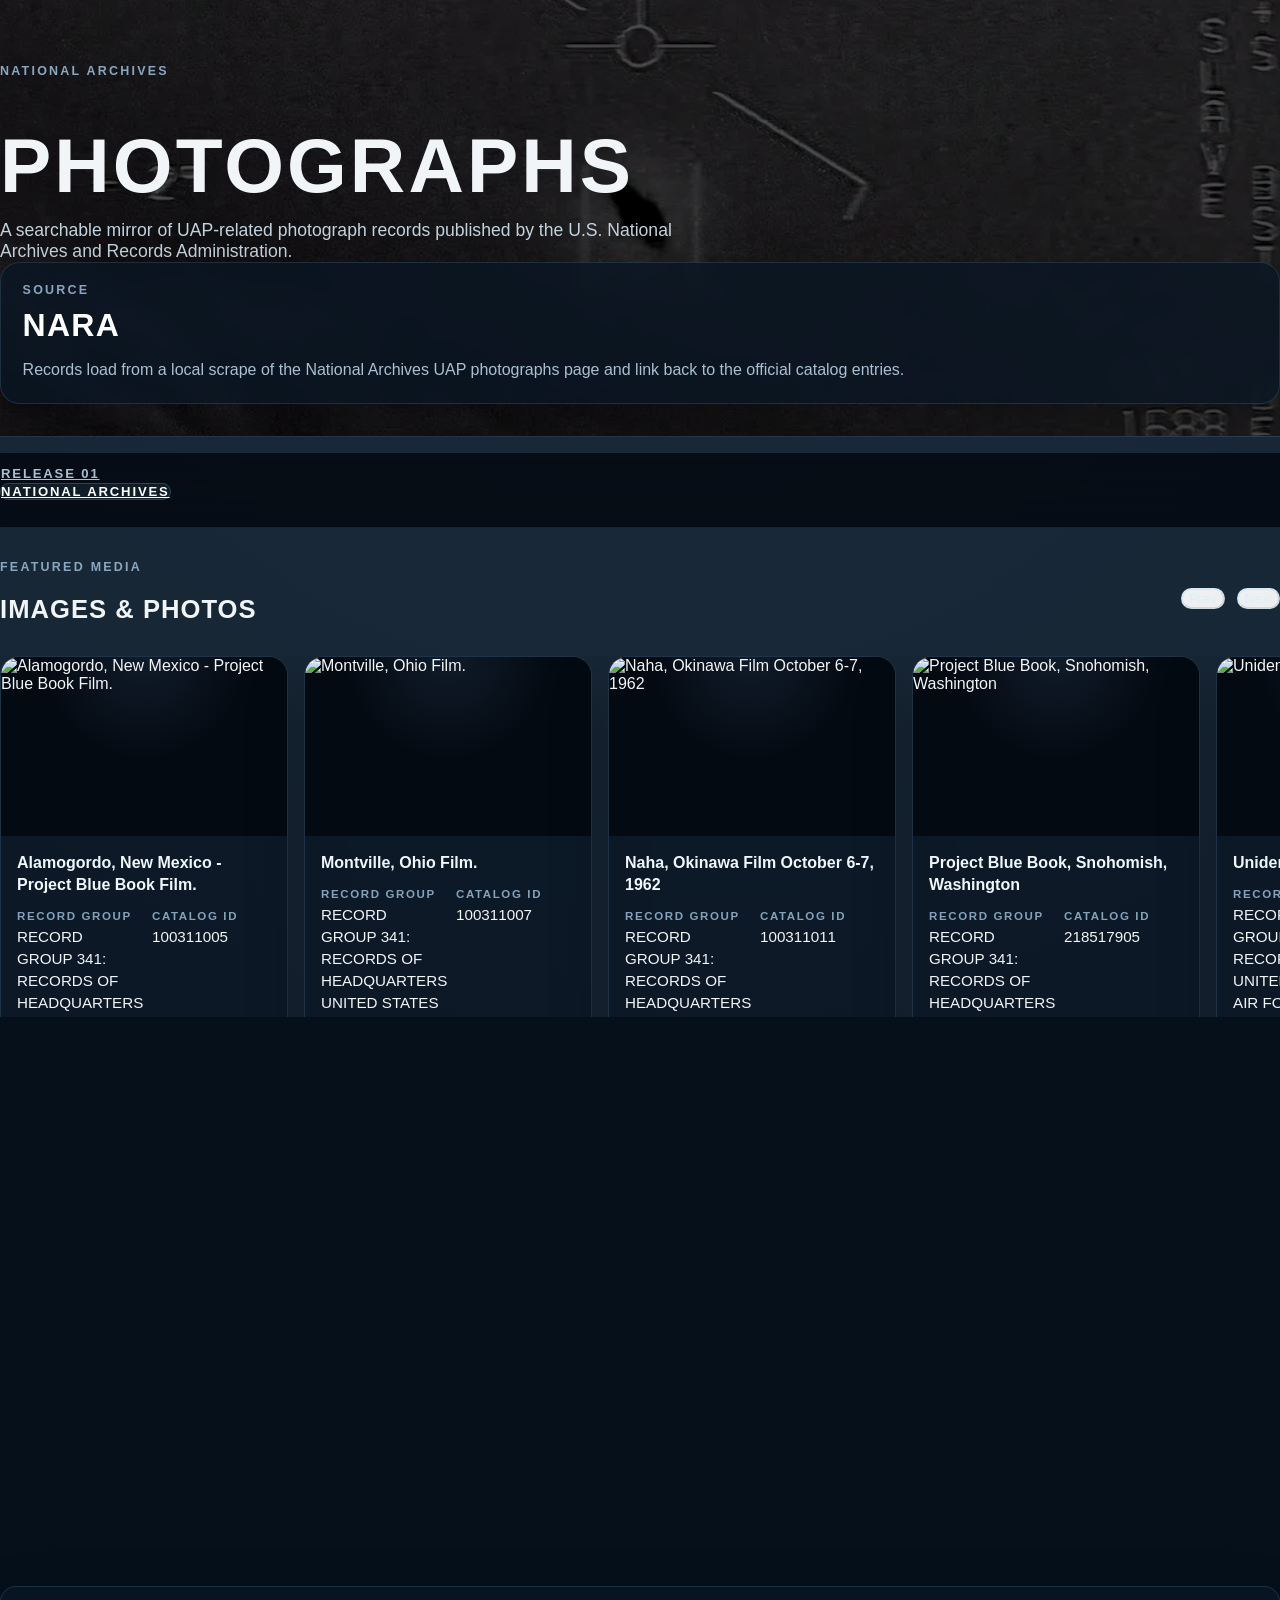
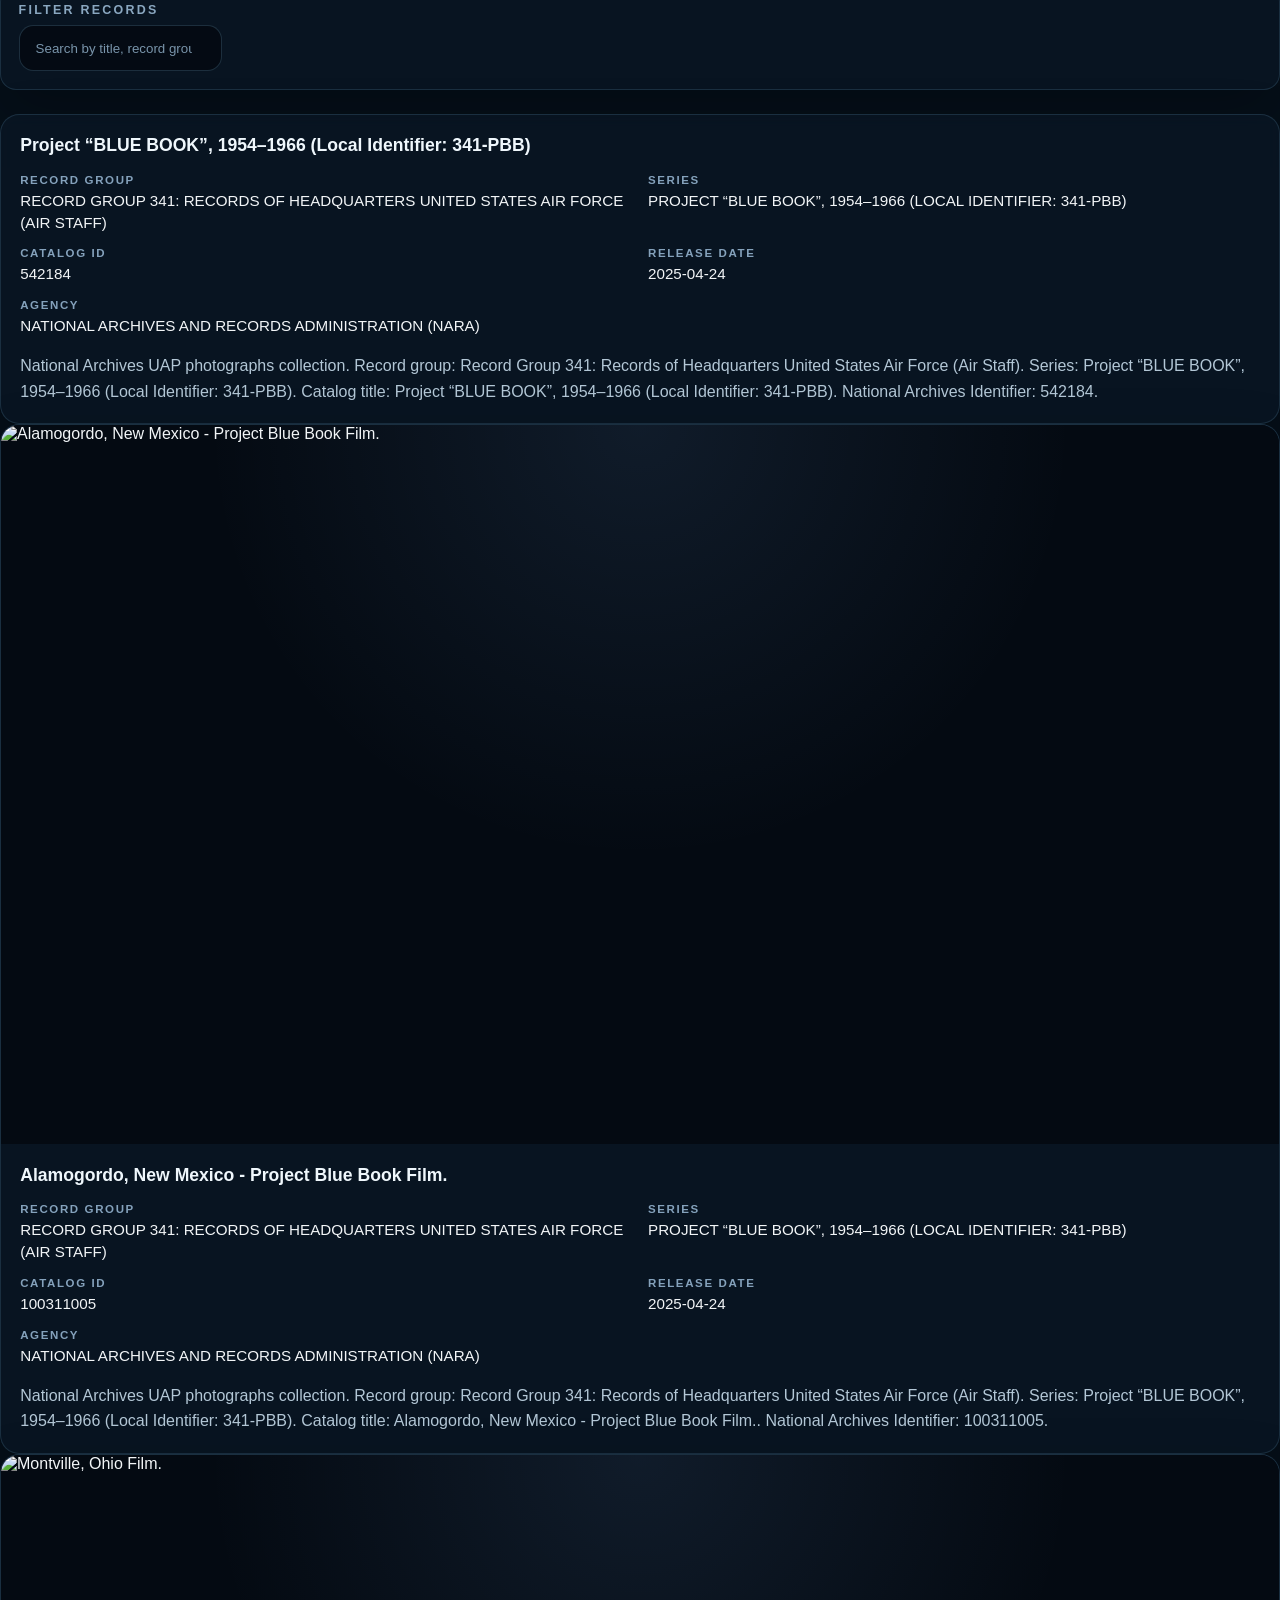
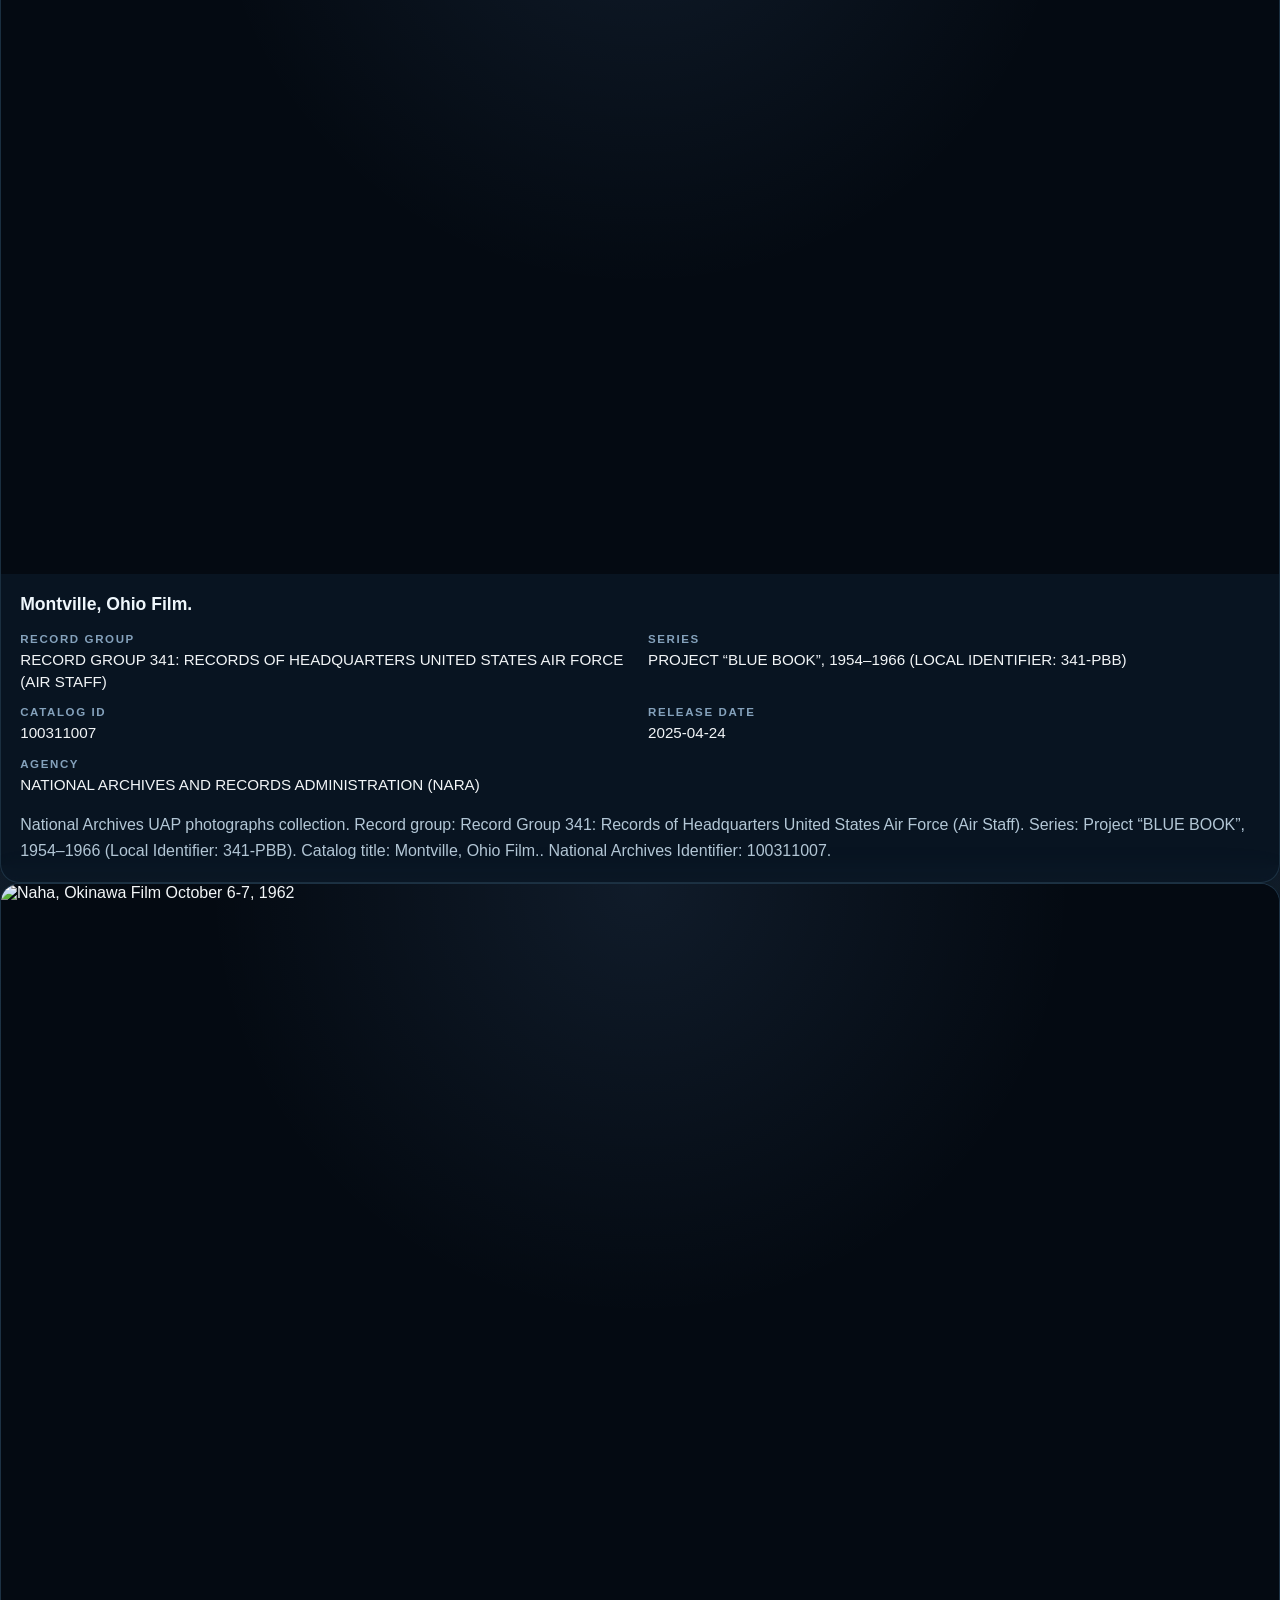
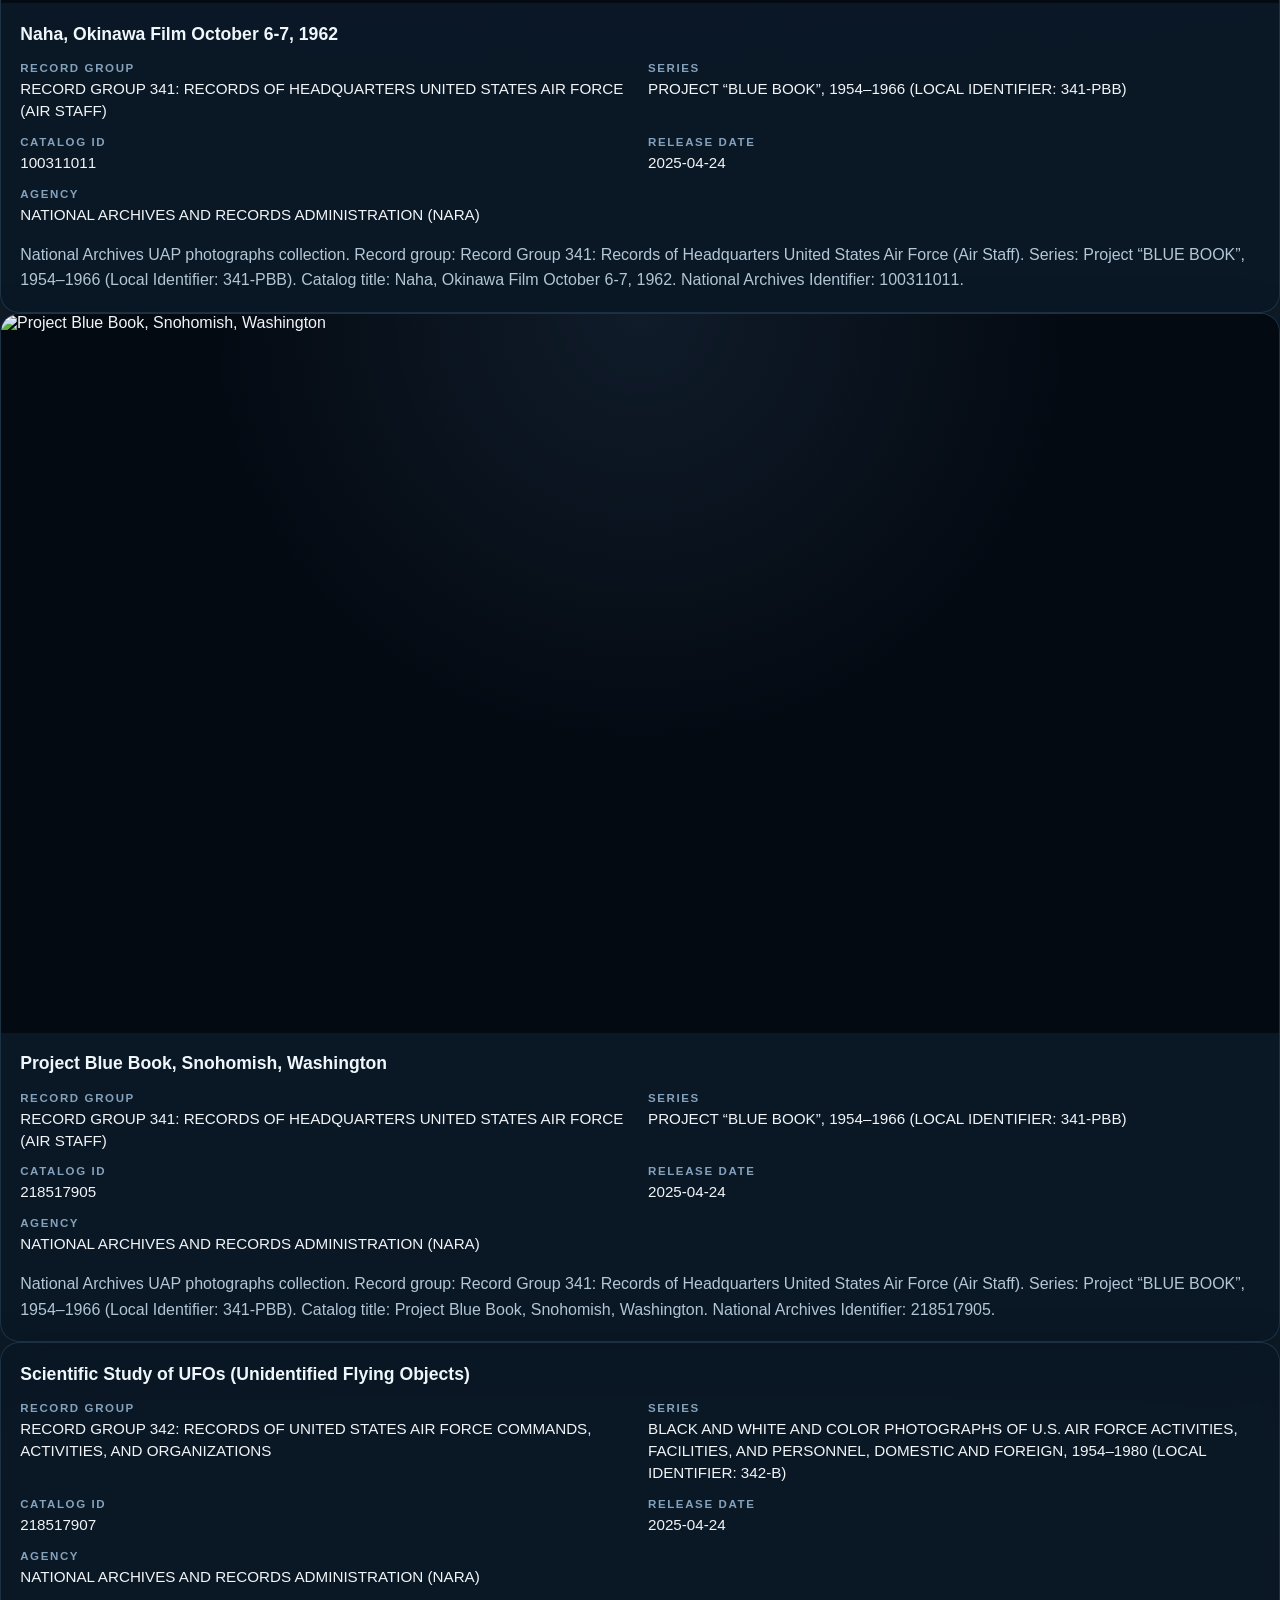
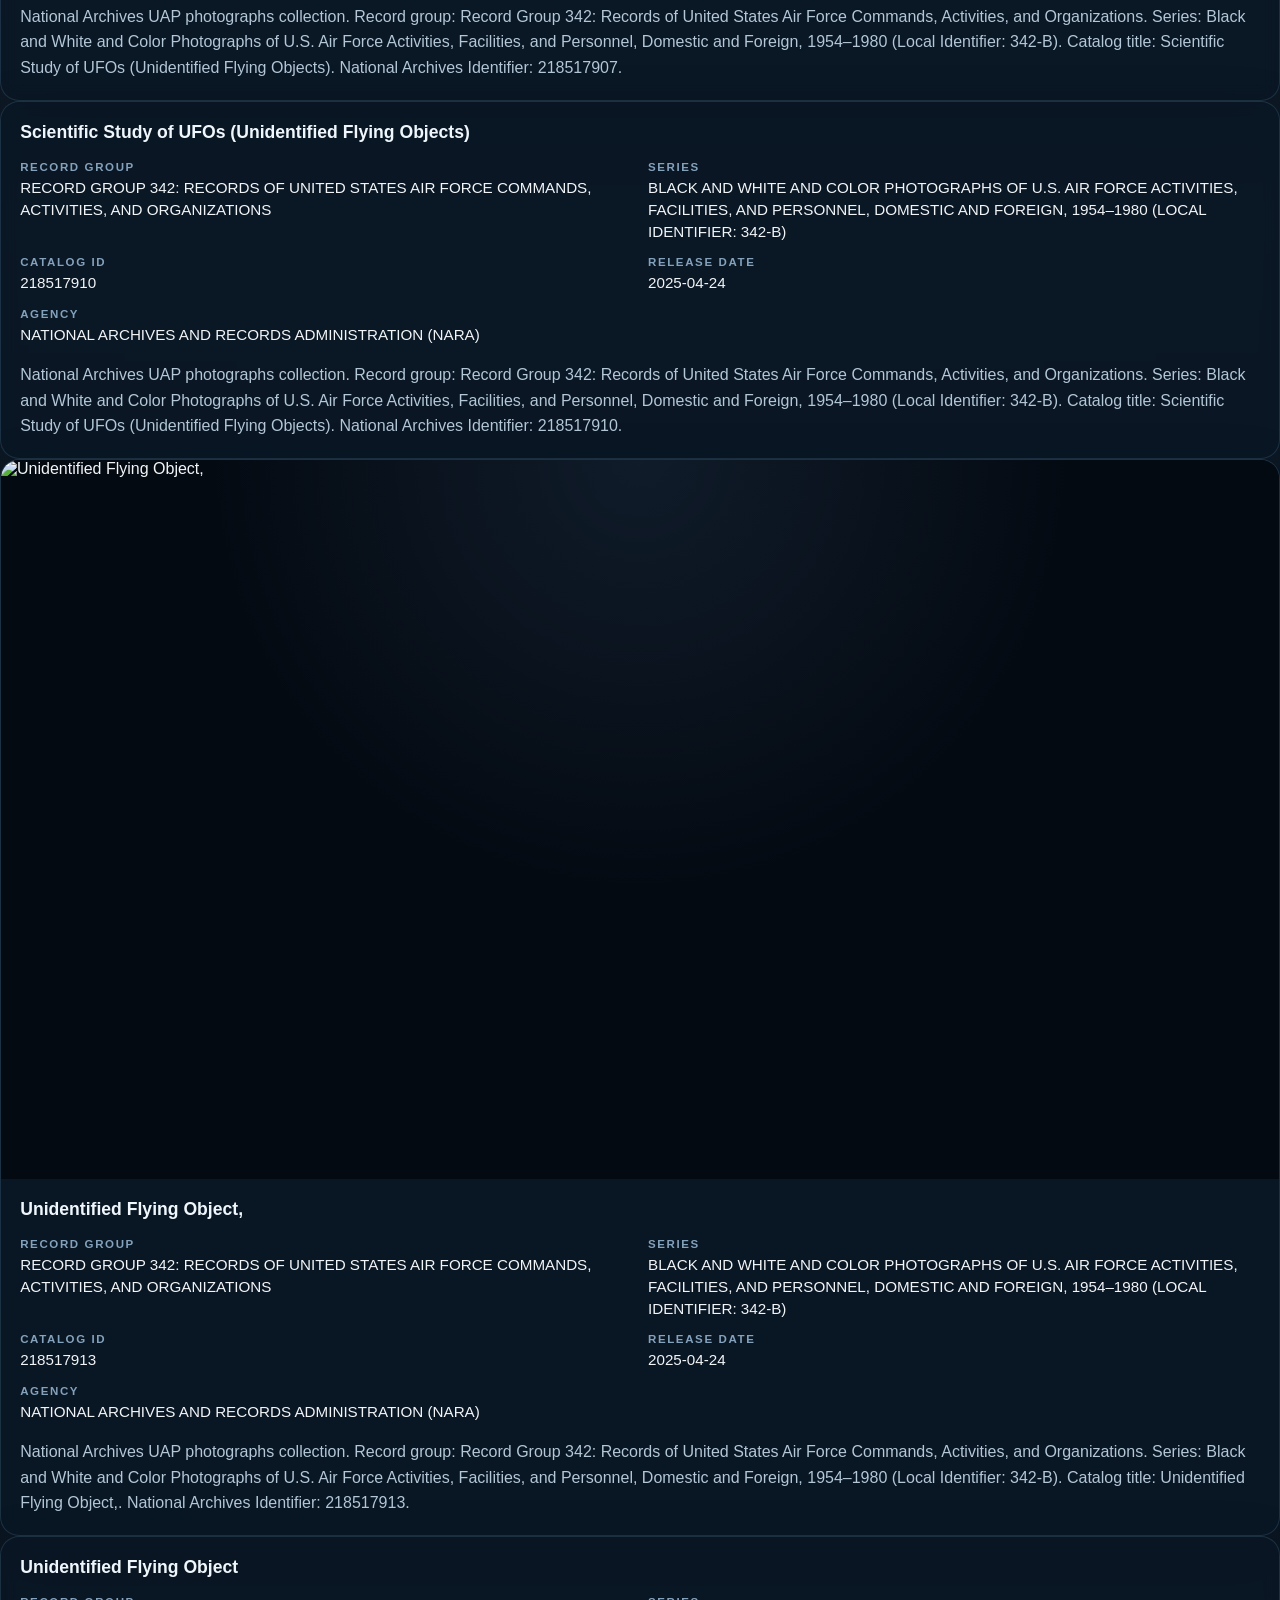
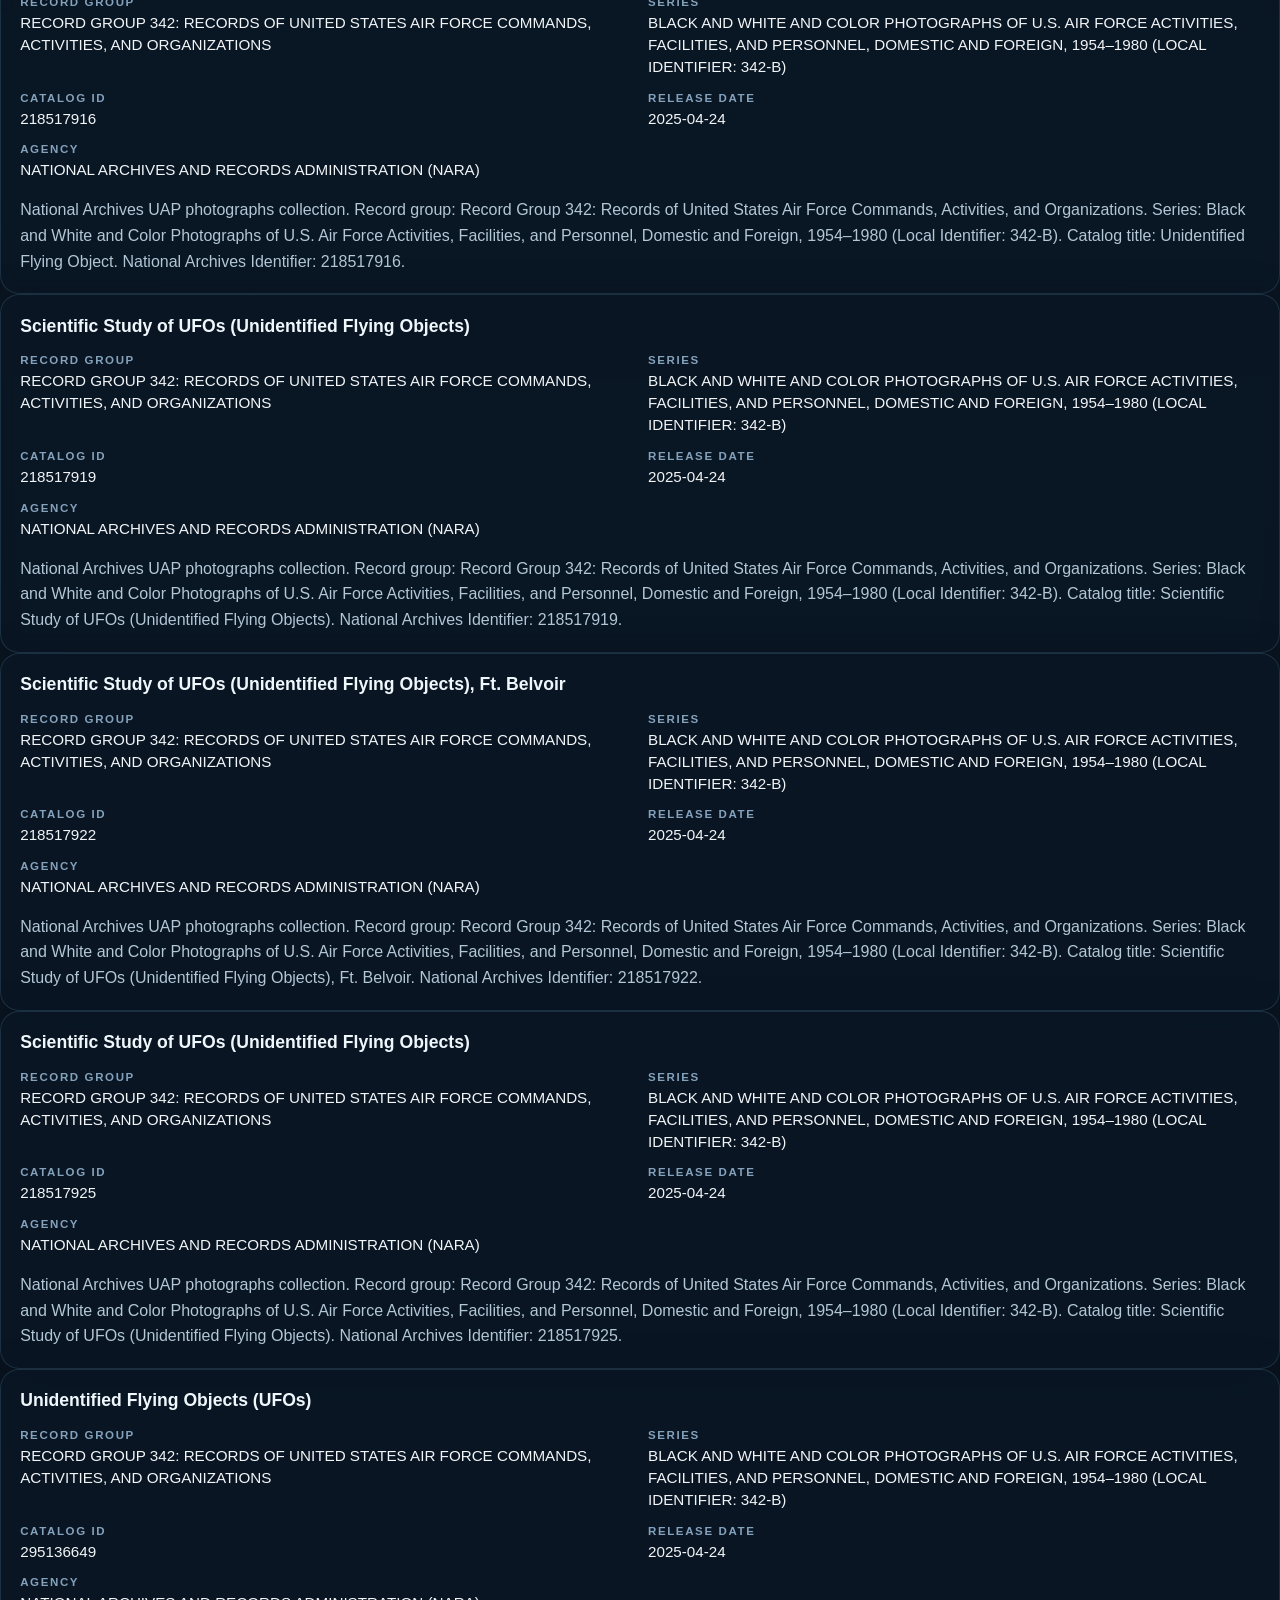
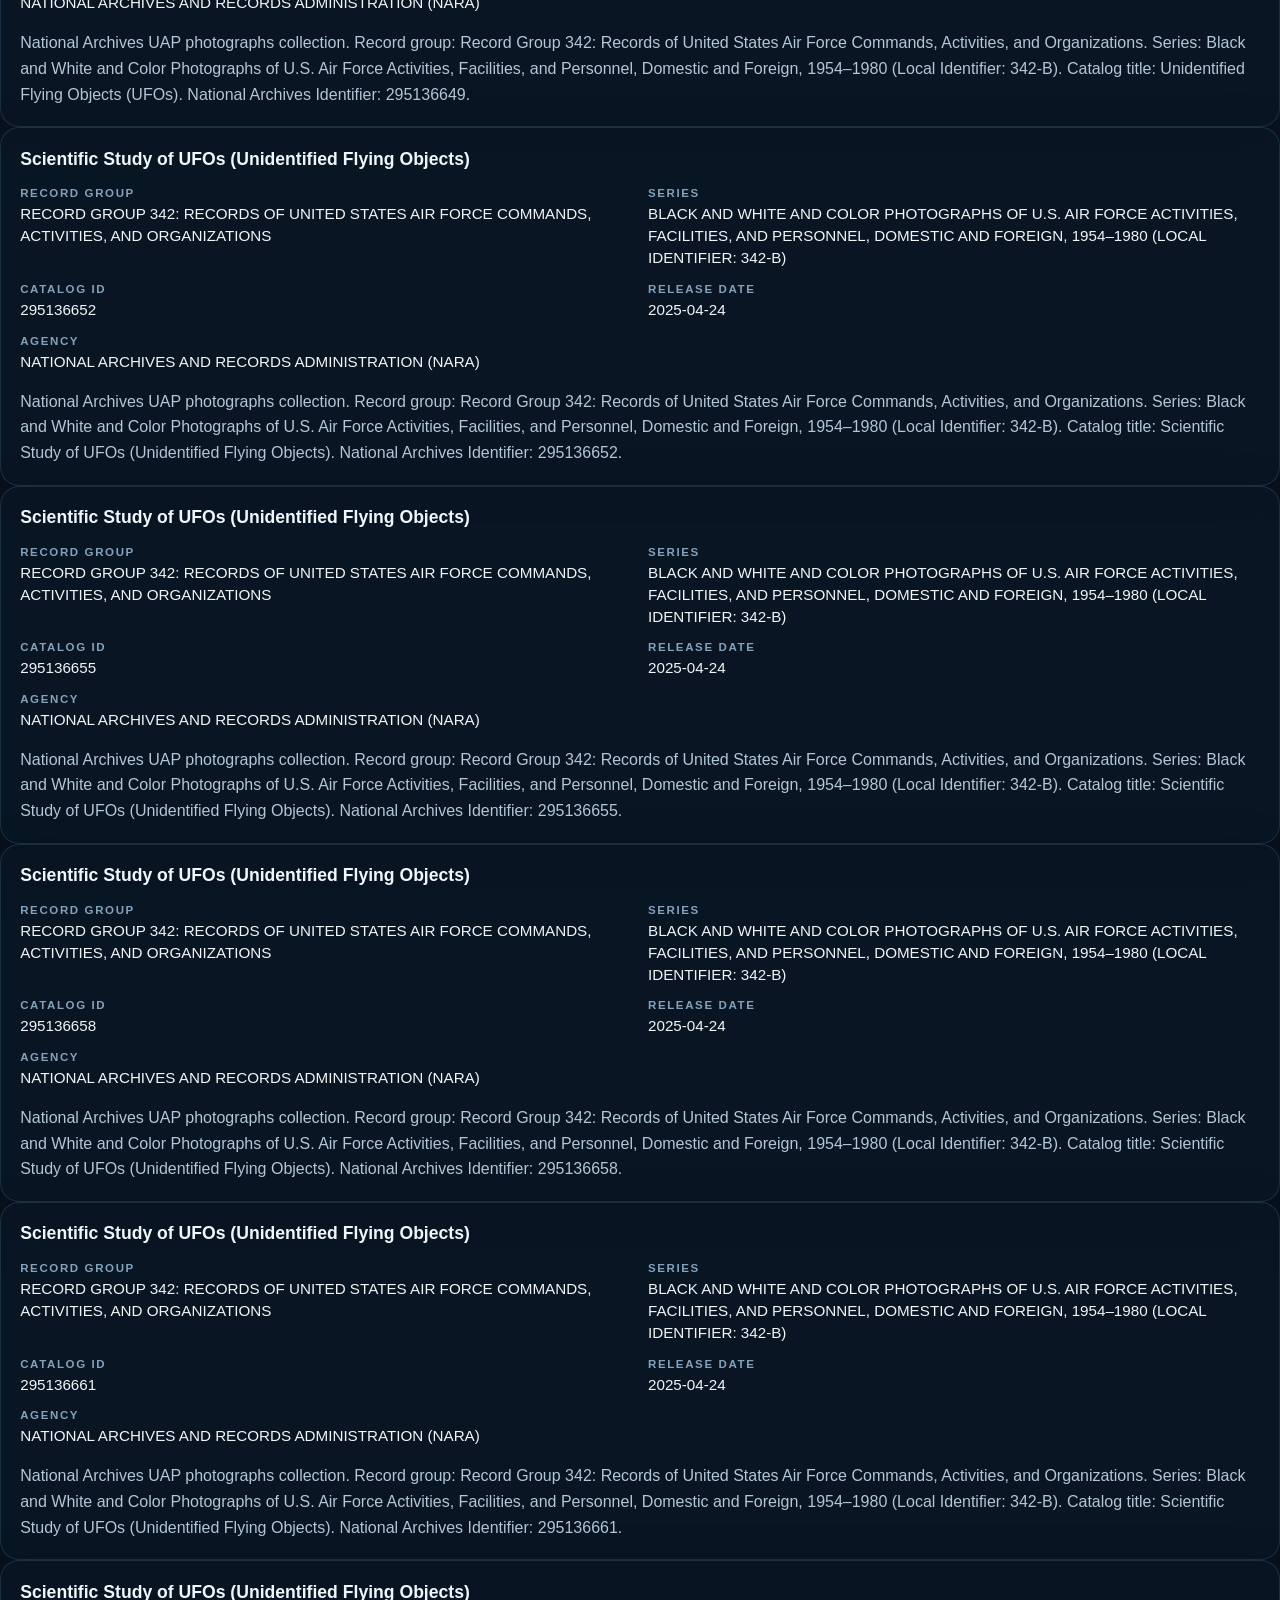
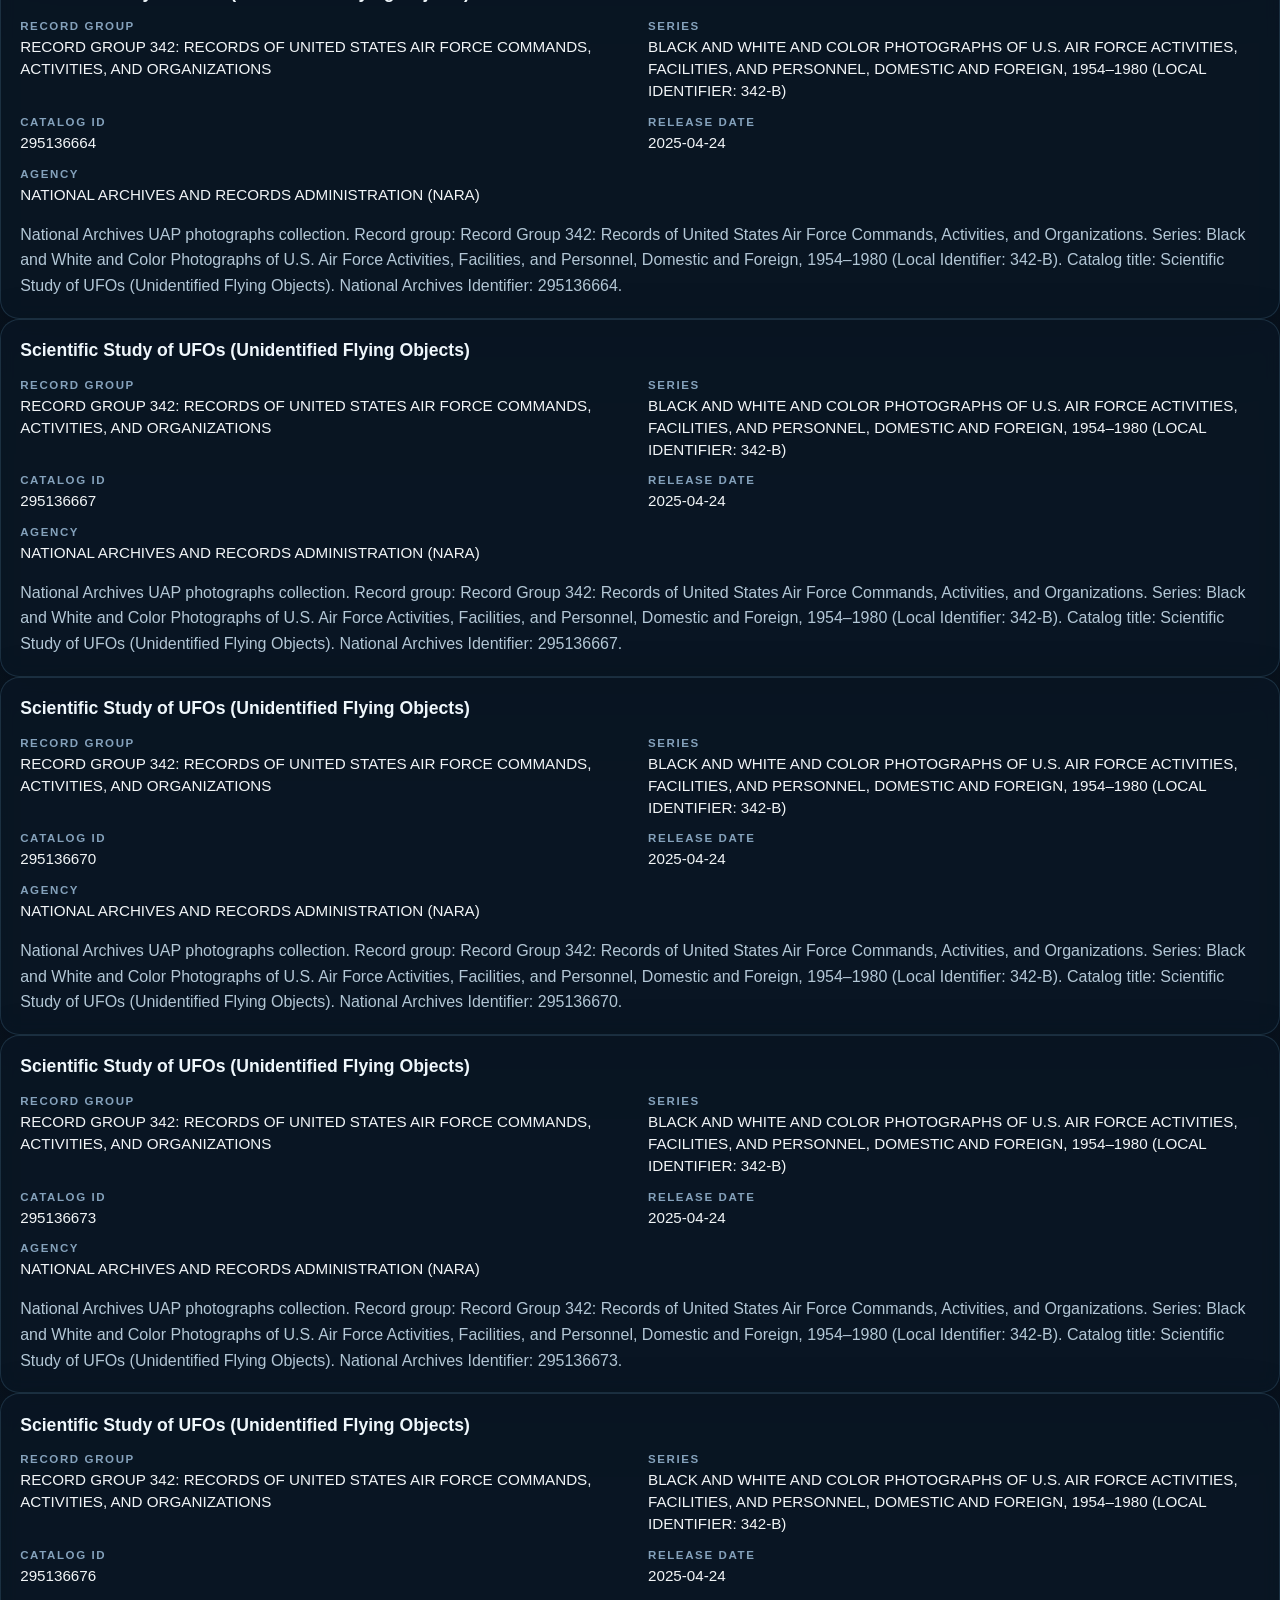
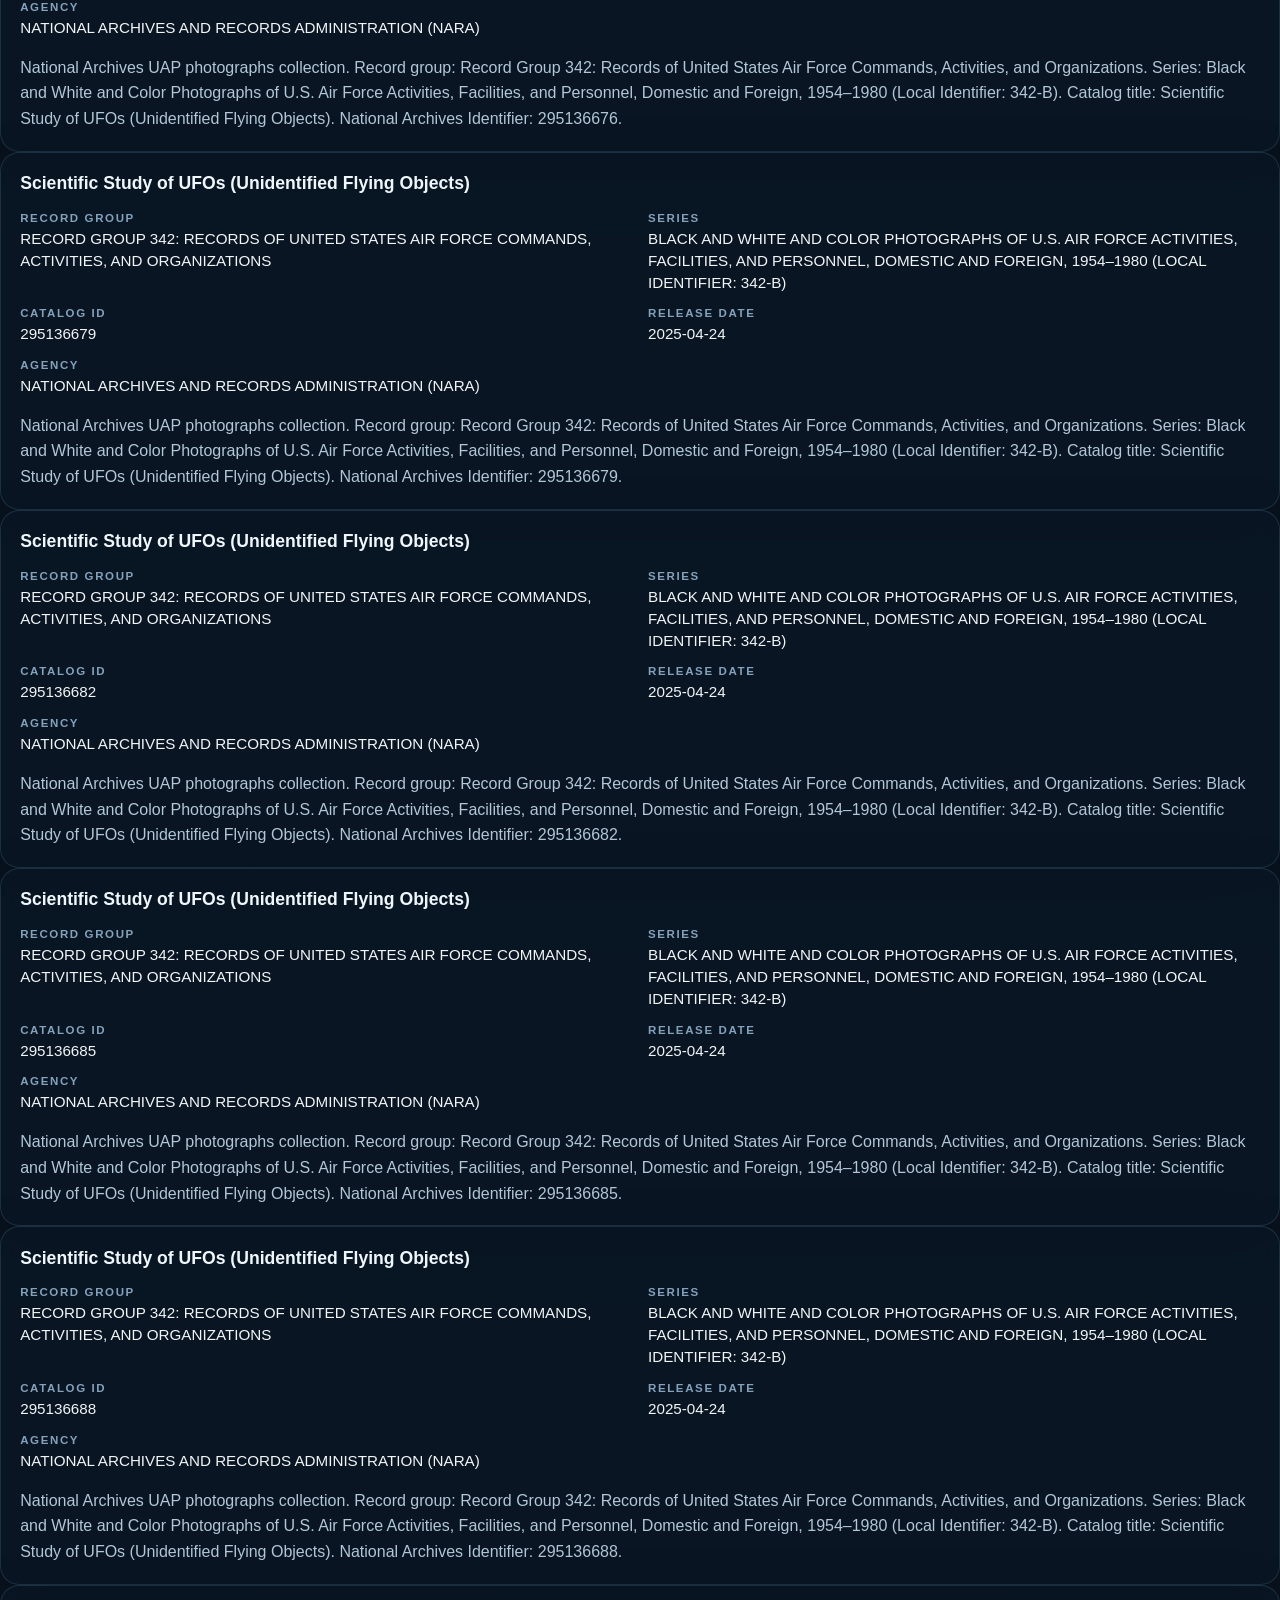
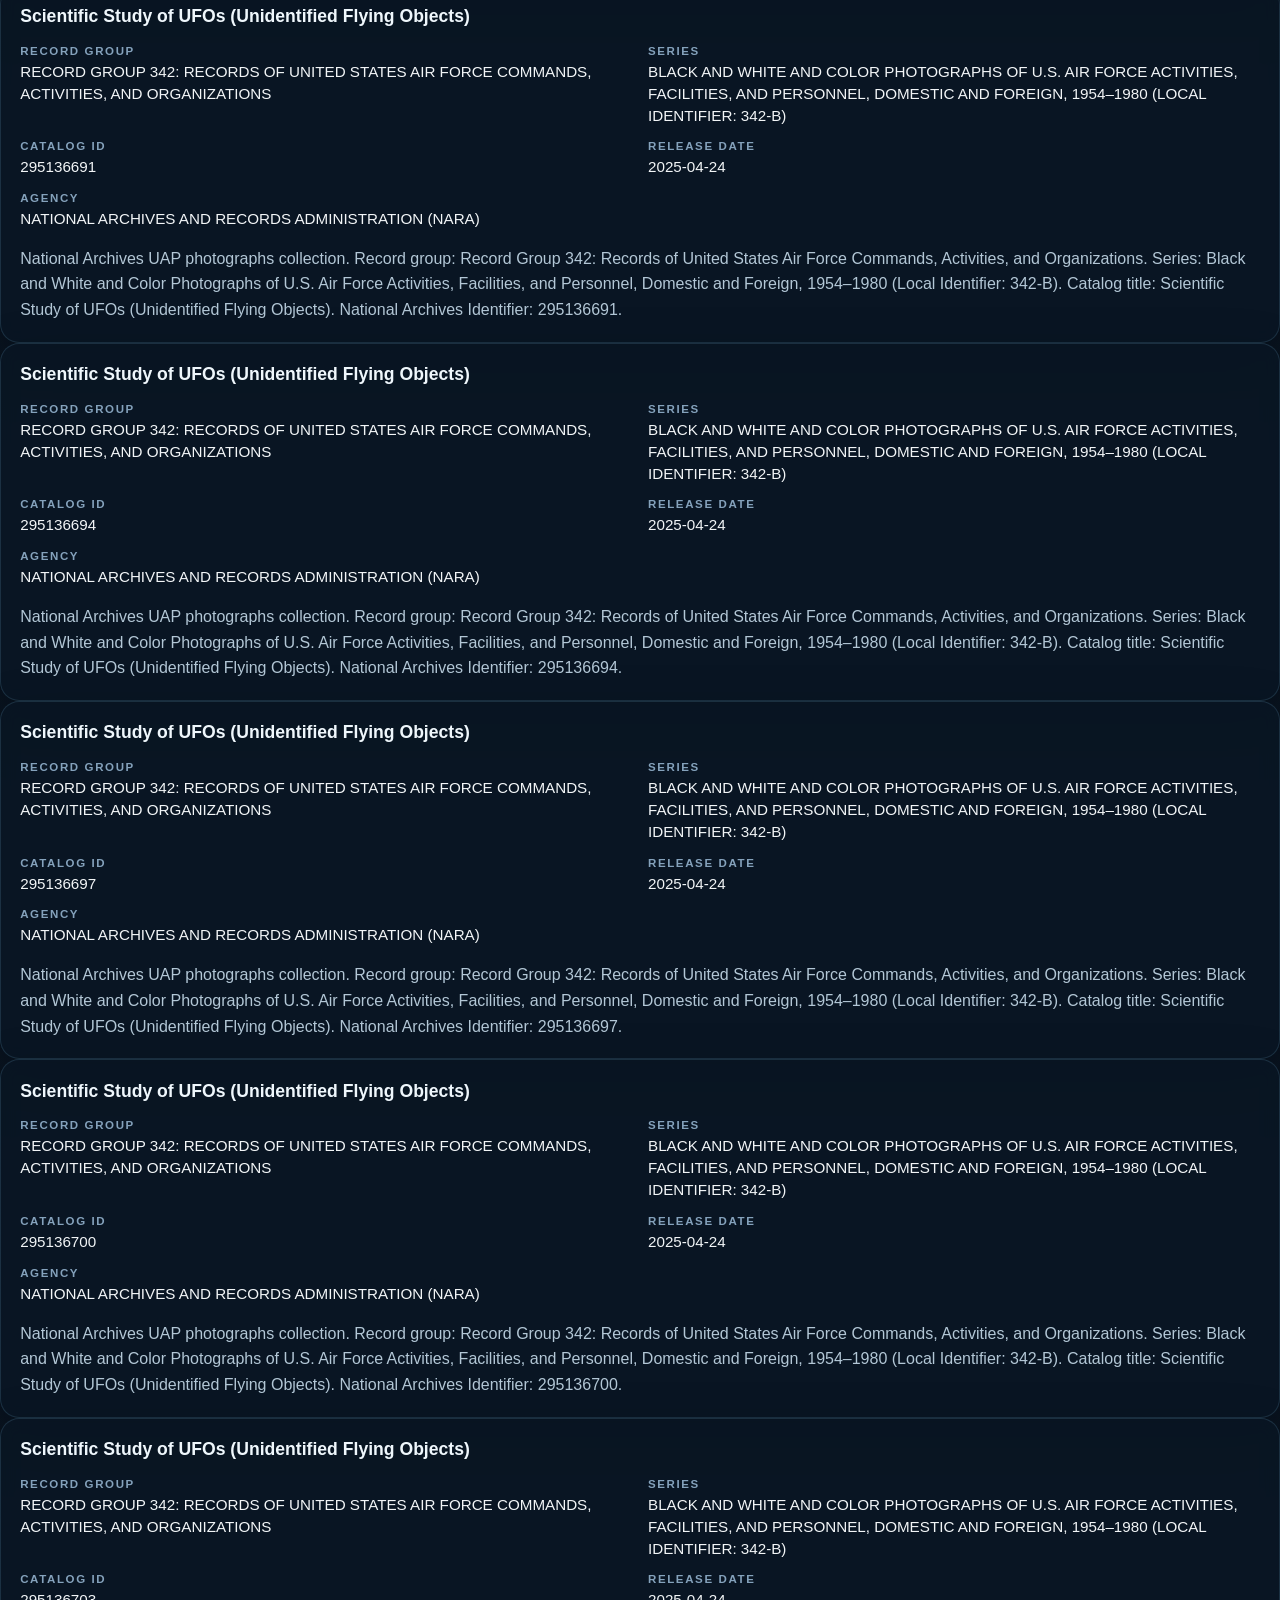
==== commit 57c585b2: "set release title as navigation title" ====
--- a/national-archives.html
+++ b/national-archives.html
@@ -75,7 +75,7 @@
     <nav class="site-nav" aria-label="Primary">
       <div class="grid-container">
         <ul class="menu align-center site-nav-menu">
-          <li><a href="index.html">Home</a></li>
+          <li><a href="index.html">Release 01</a></li>
           <li><a class="is-active" href="national-archives.html" aria-current="page">National Archives</a></li>
         </ul>
       </div>
--- a/styles/main.css
+++ b/styles/main.css
@@ -258,6 +258,40 @@
   height: 100%;
   object-fit: cover;
   display: block;
+}
+
+.video-shell {
+  position: relative;
+  width: 100%;
+  height: 100%;
+}
+
+.video-shell.is-loading video {
+  opacity: 0;
+}
+
+.video-spinner {
+  position: absolute;
+  top: 50%;
+  left: 50%;
+  z-index: 1;
+  width: 2.5rem;
+  height: 2.5rem;
+  margin: -1.25rem 0 0 -1.25rem;
+  border: 3px solid rgba(143, 211, 255, 0.18);
+  border-top-color: #8fd3ff;
+  border-radius: 50%;
+  animation: video-spin 0.8s linear infinite;
+}
+
+.video-shell:not(.is-loading) .video-spinner {
+  display: none;
+}
+
+@keyframes video-spin {
+  to {
+    transform: rotate(360deg);
+  }
 }
 
 .preview-tag-list {
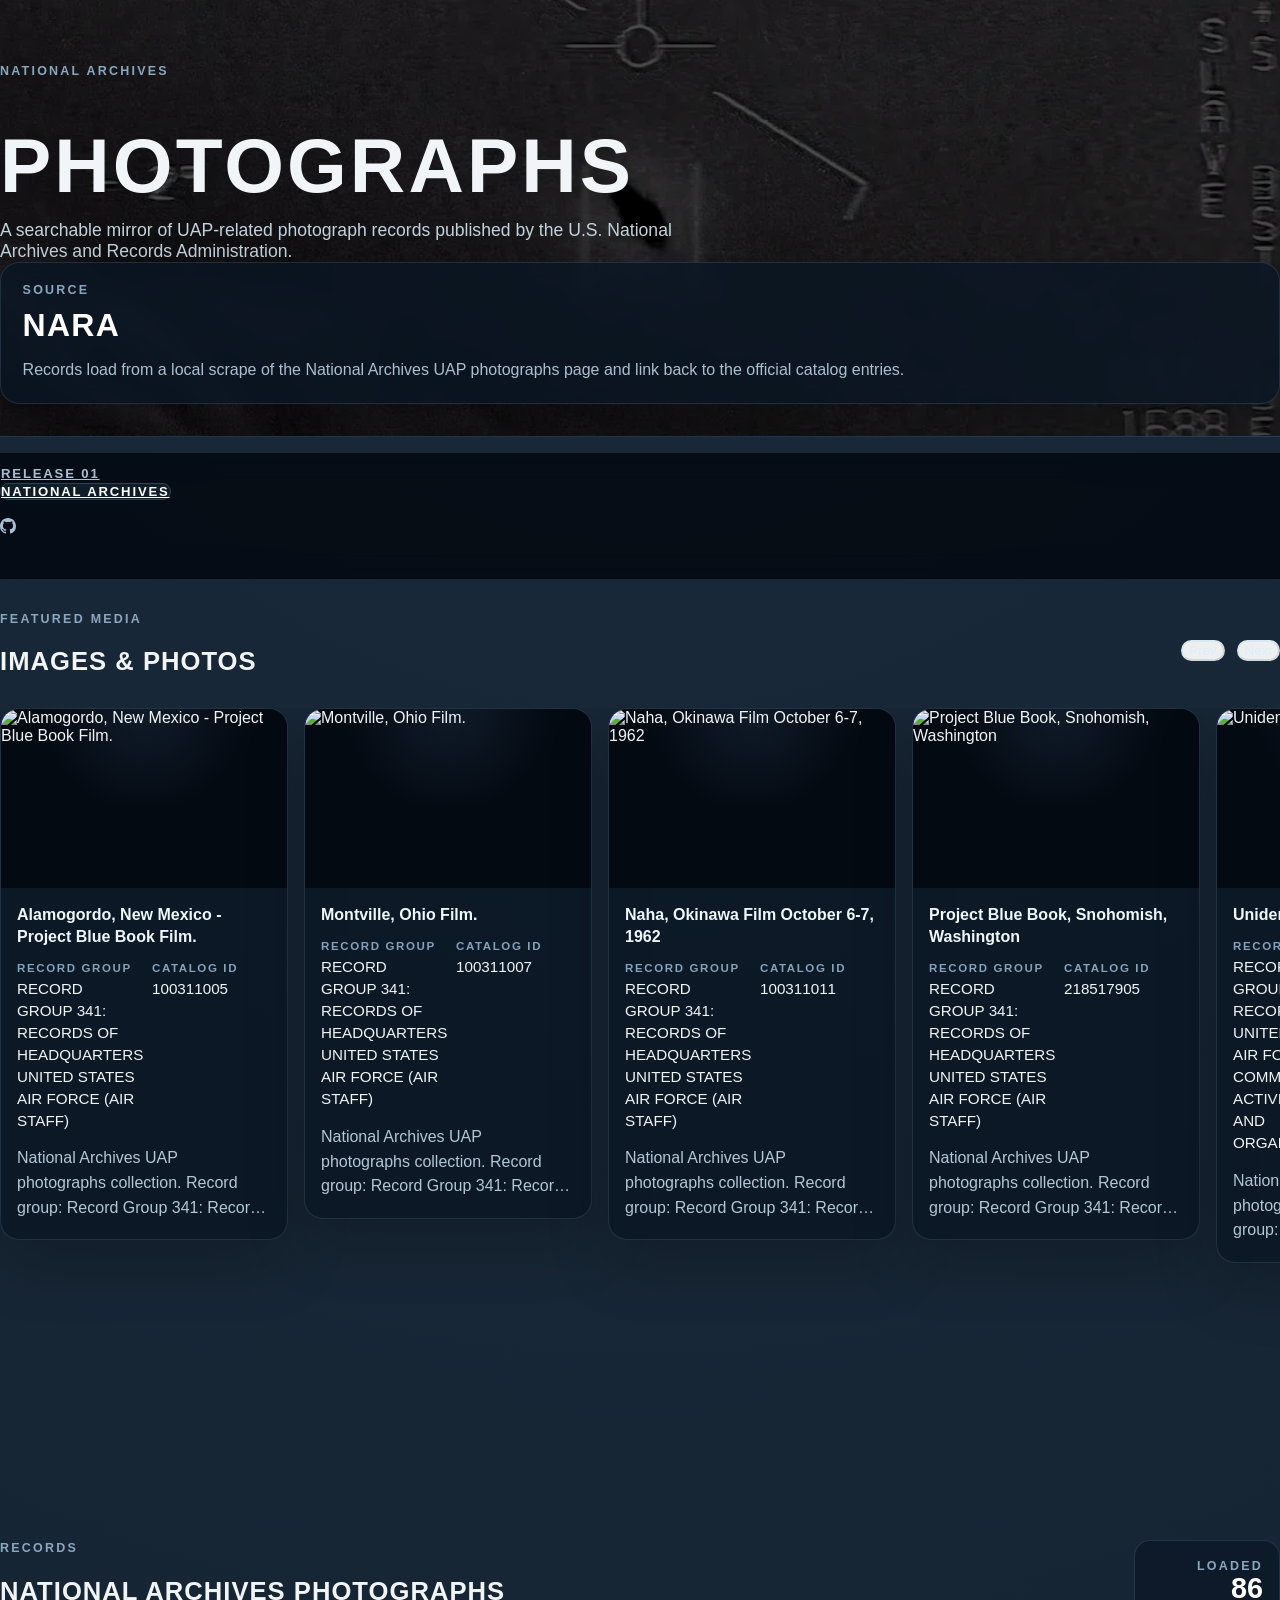
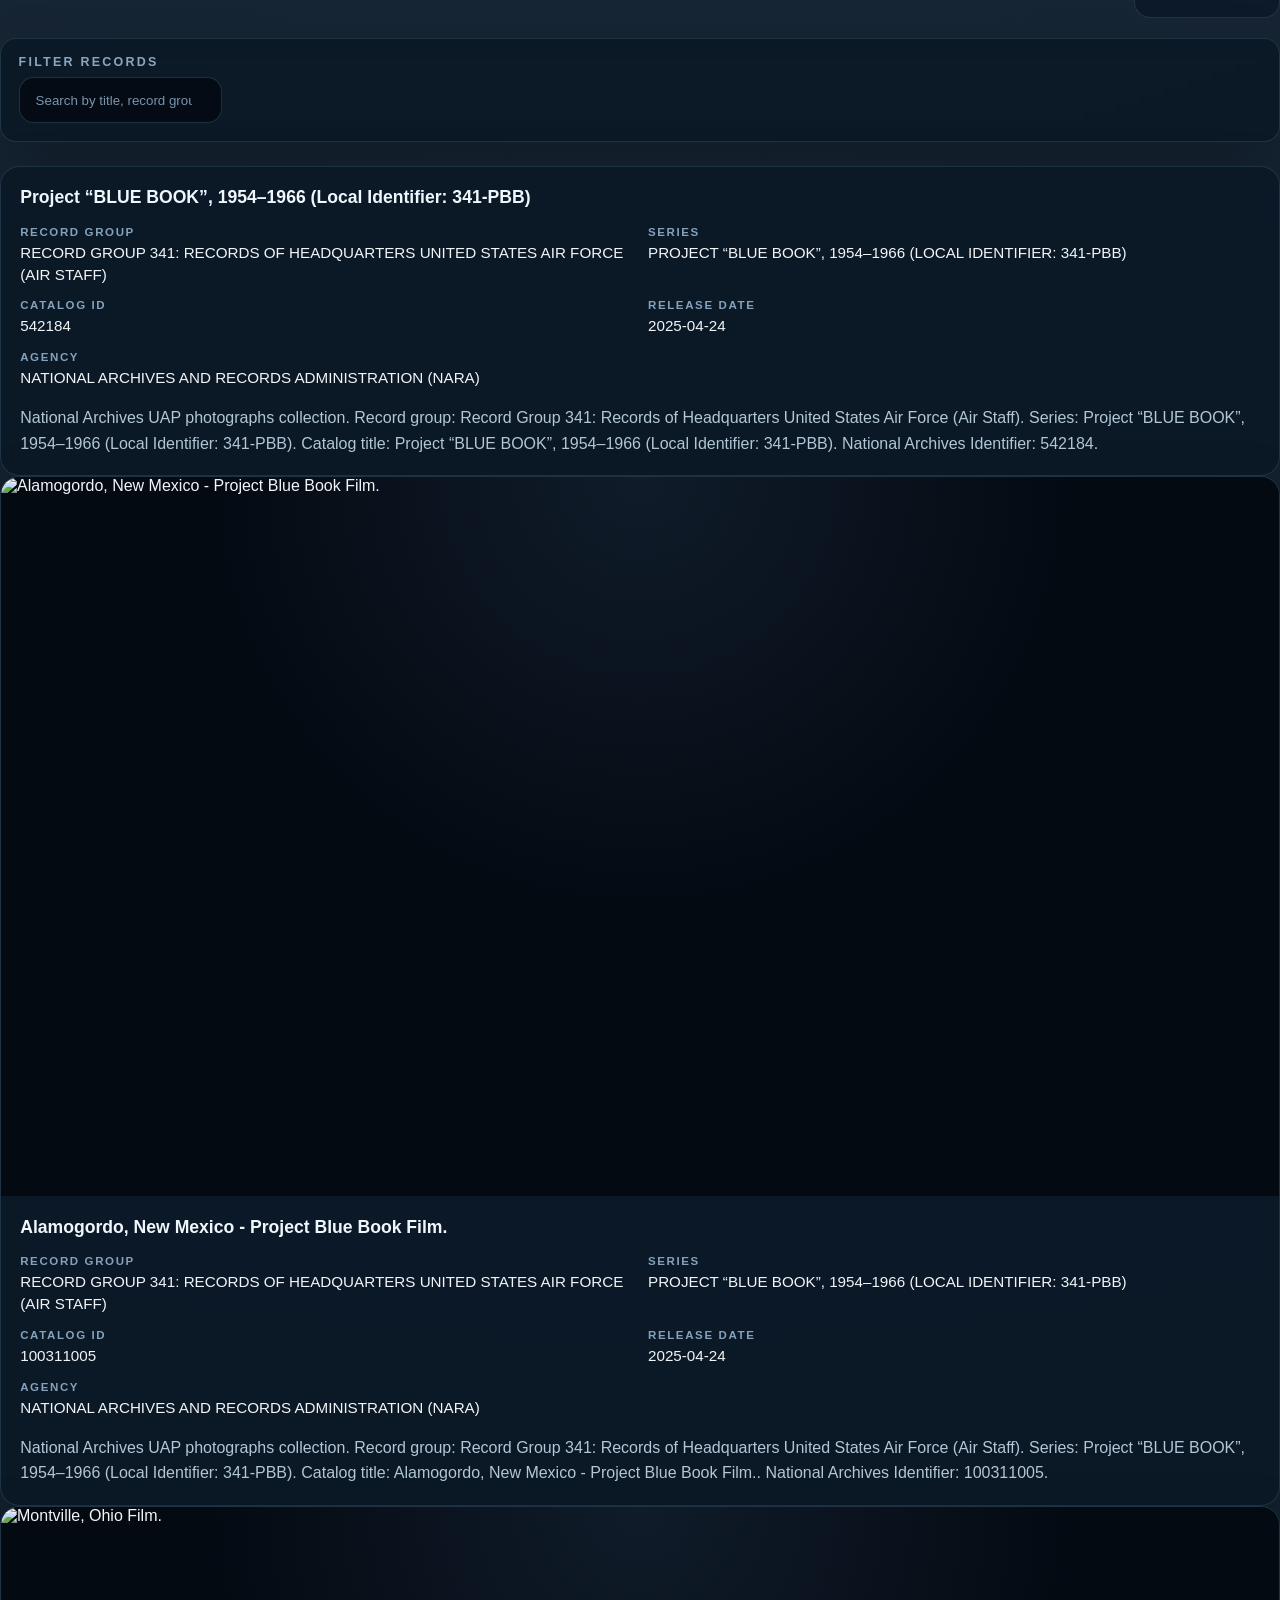
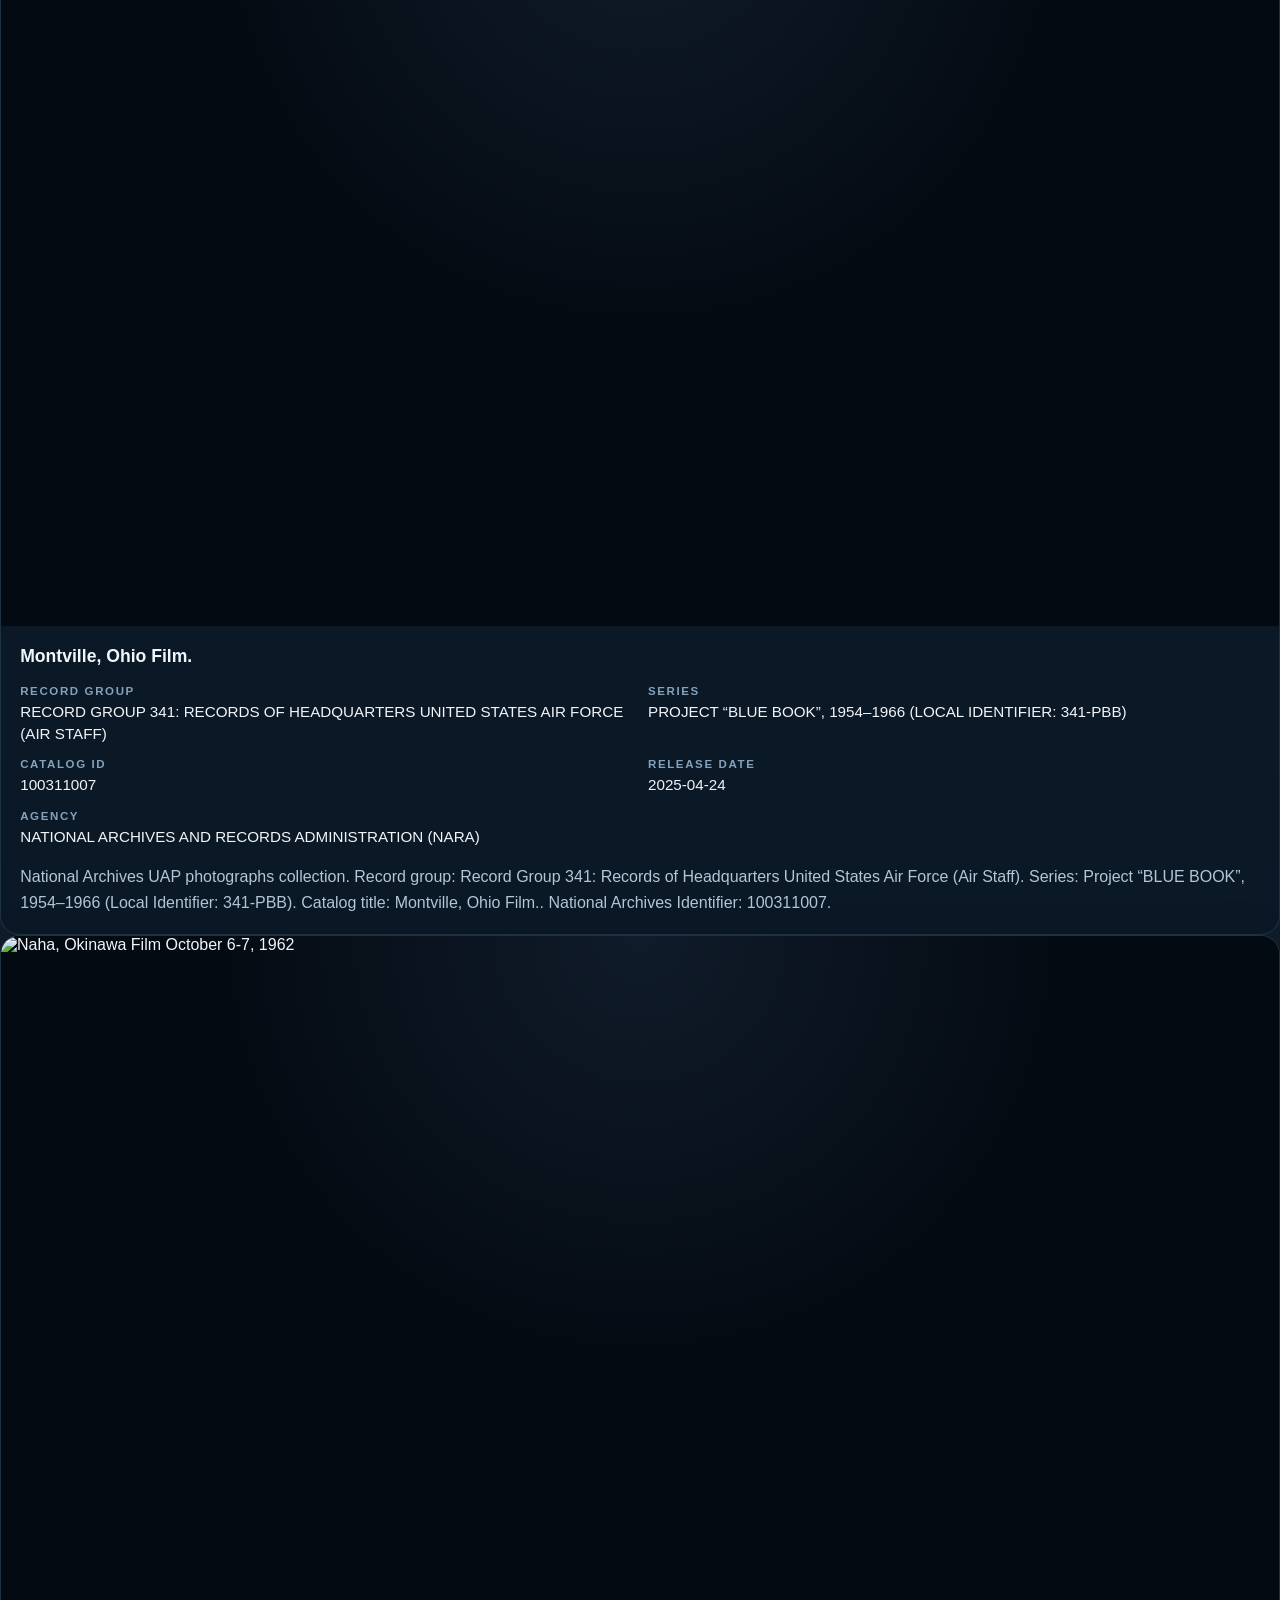
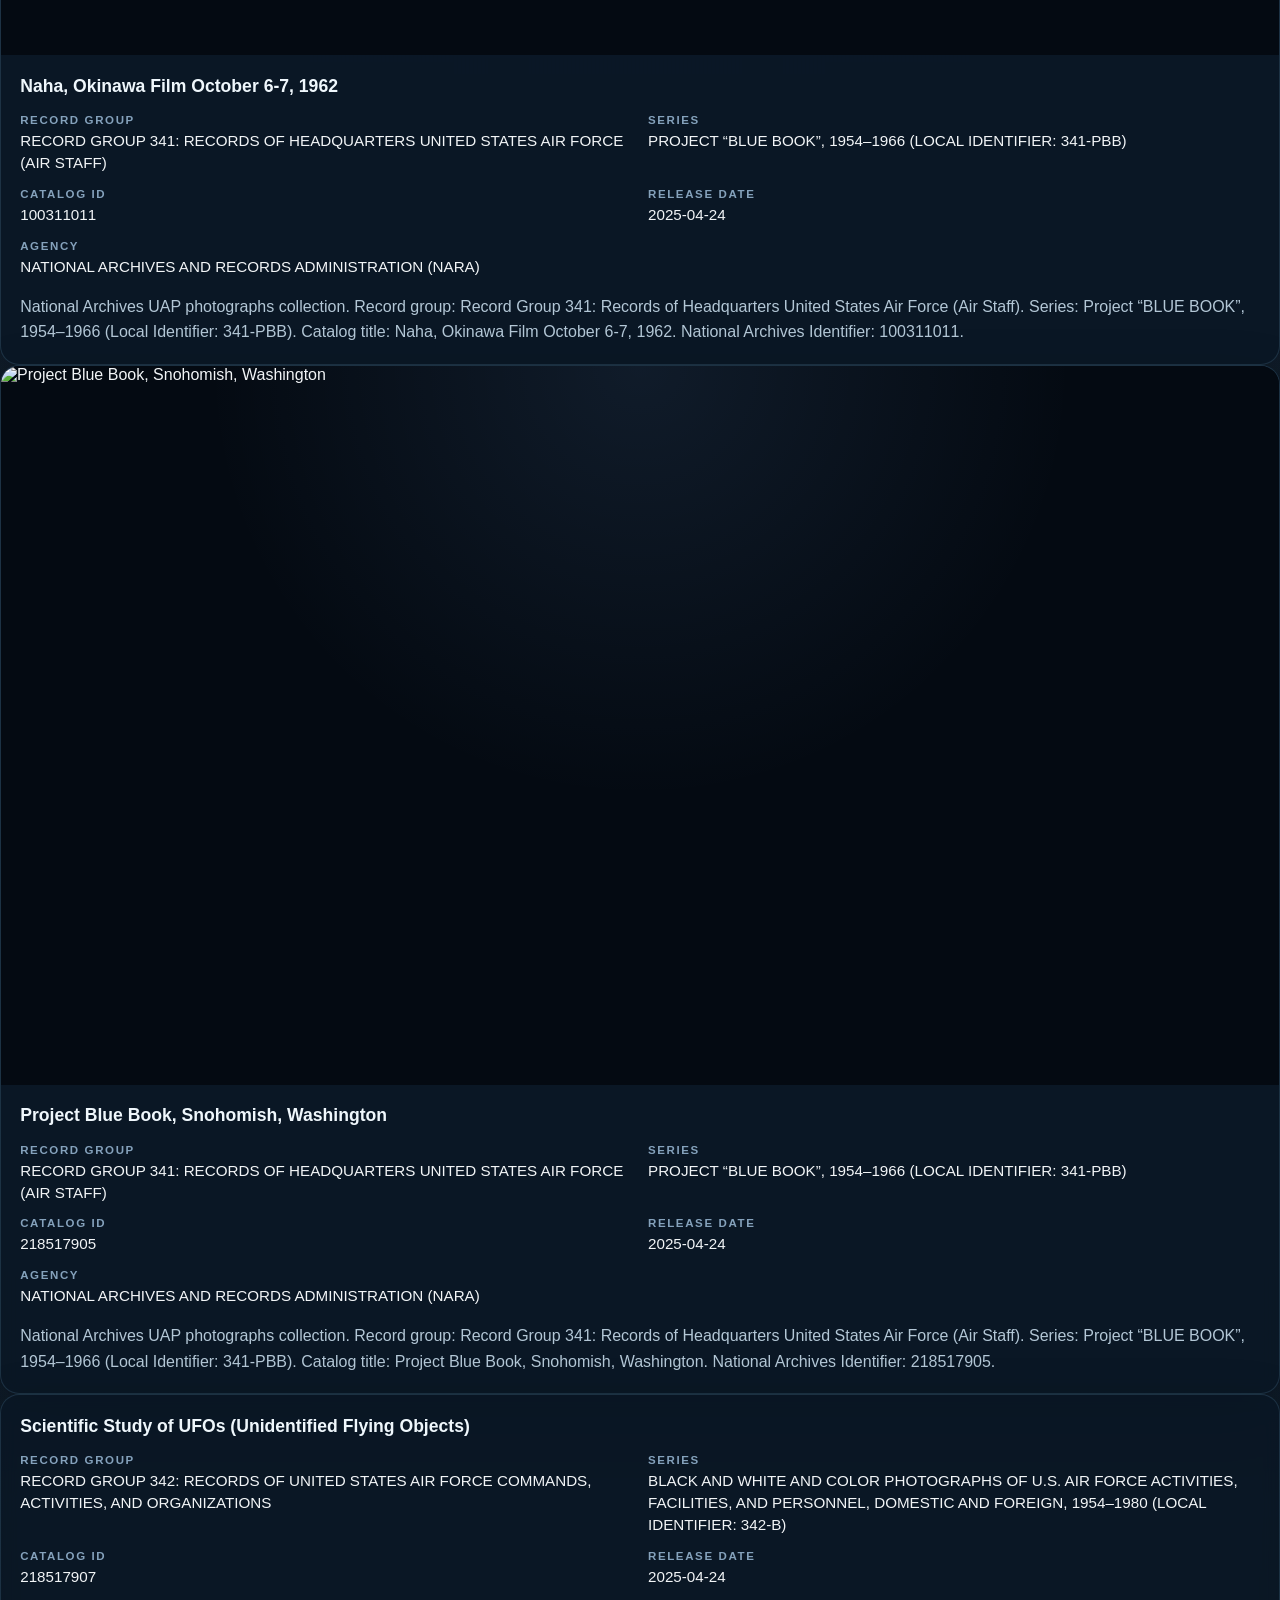
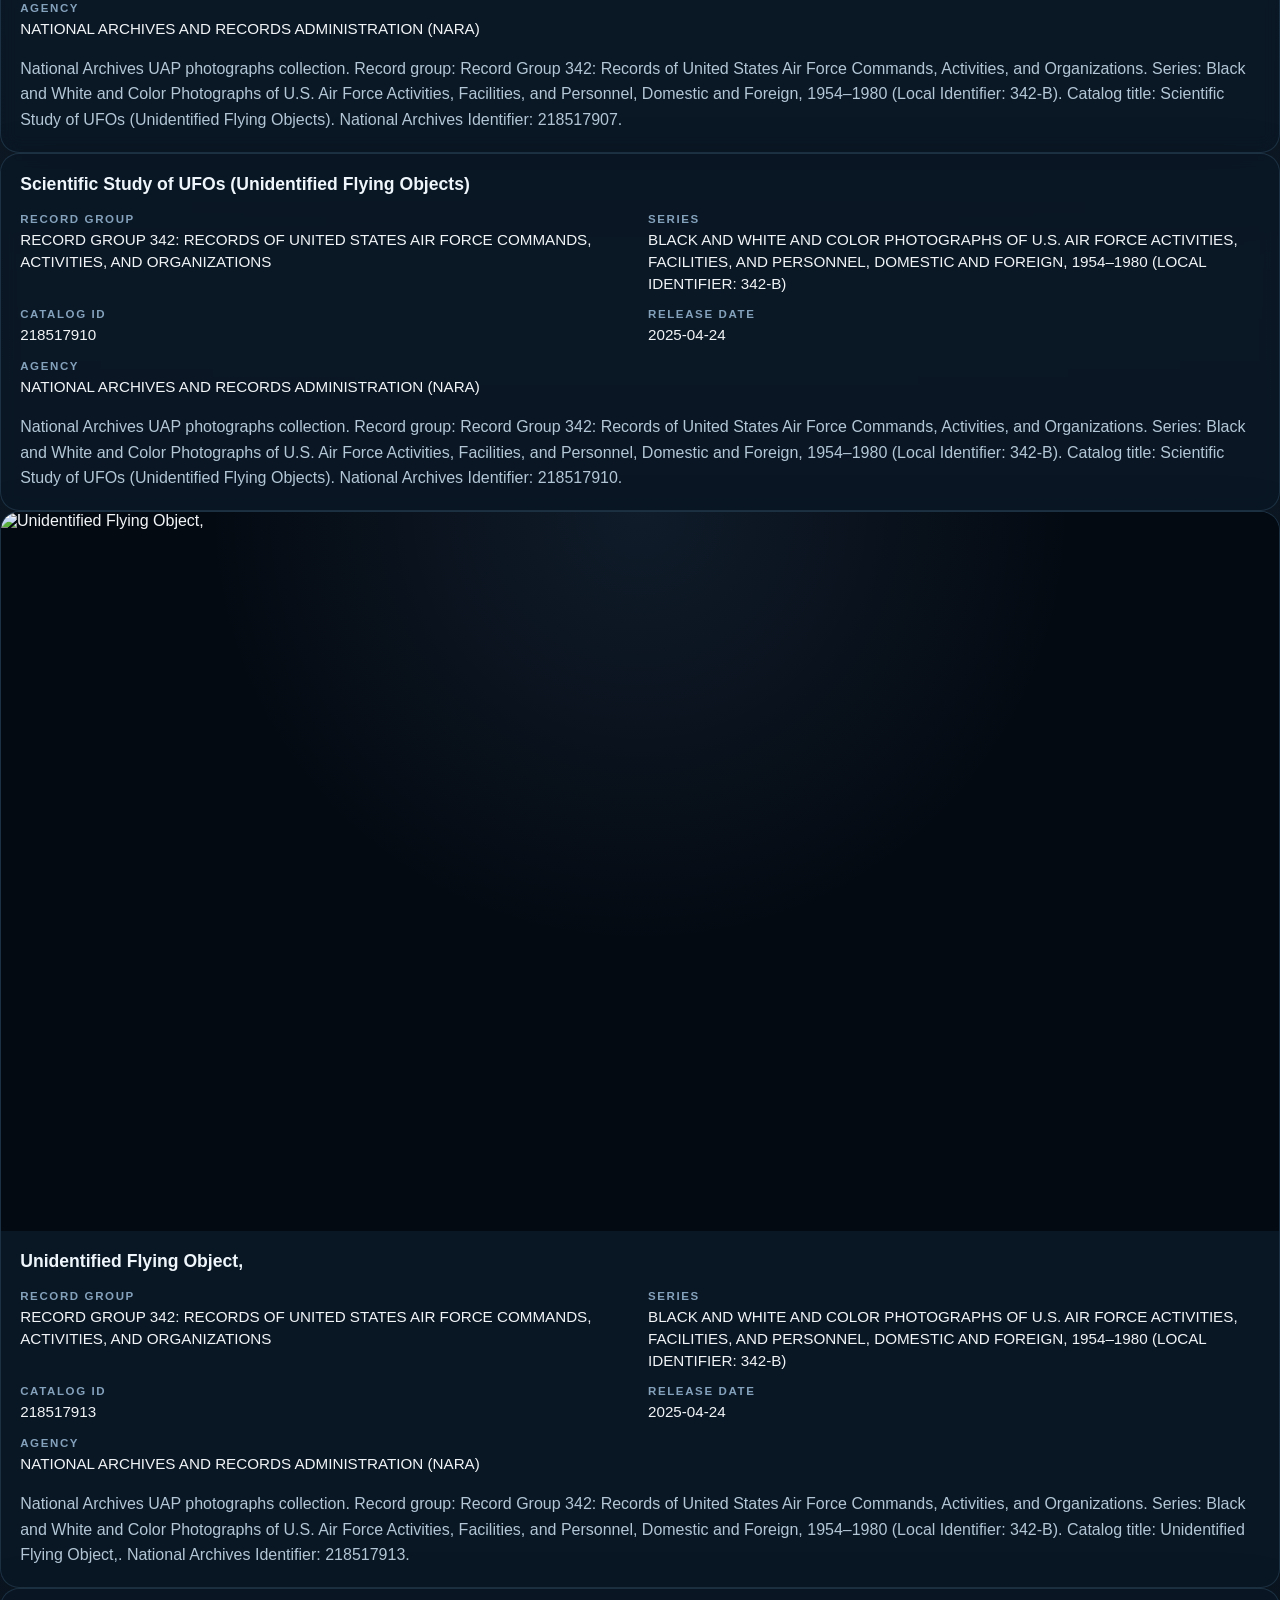
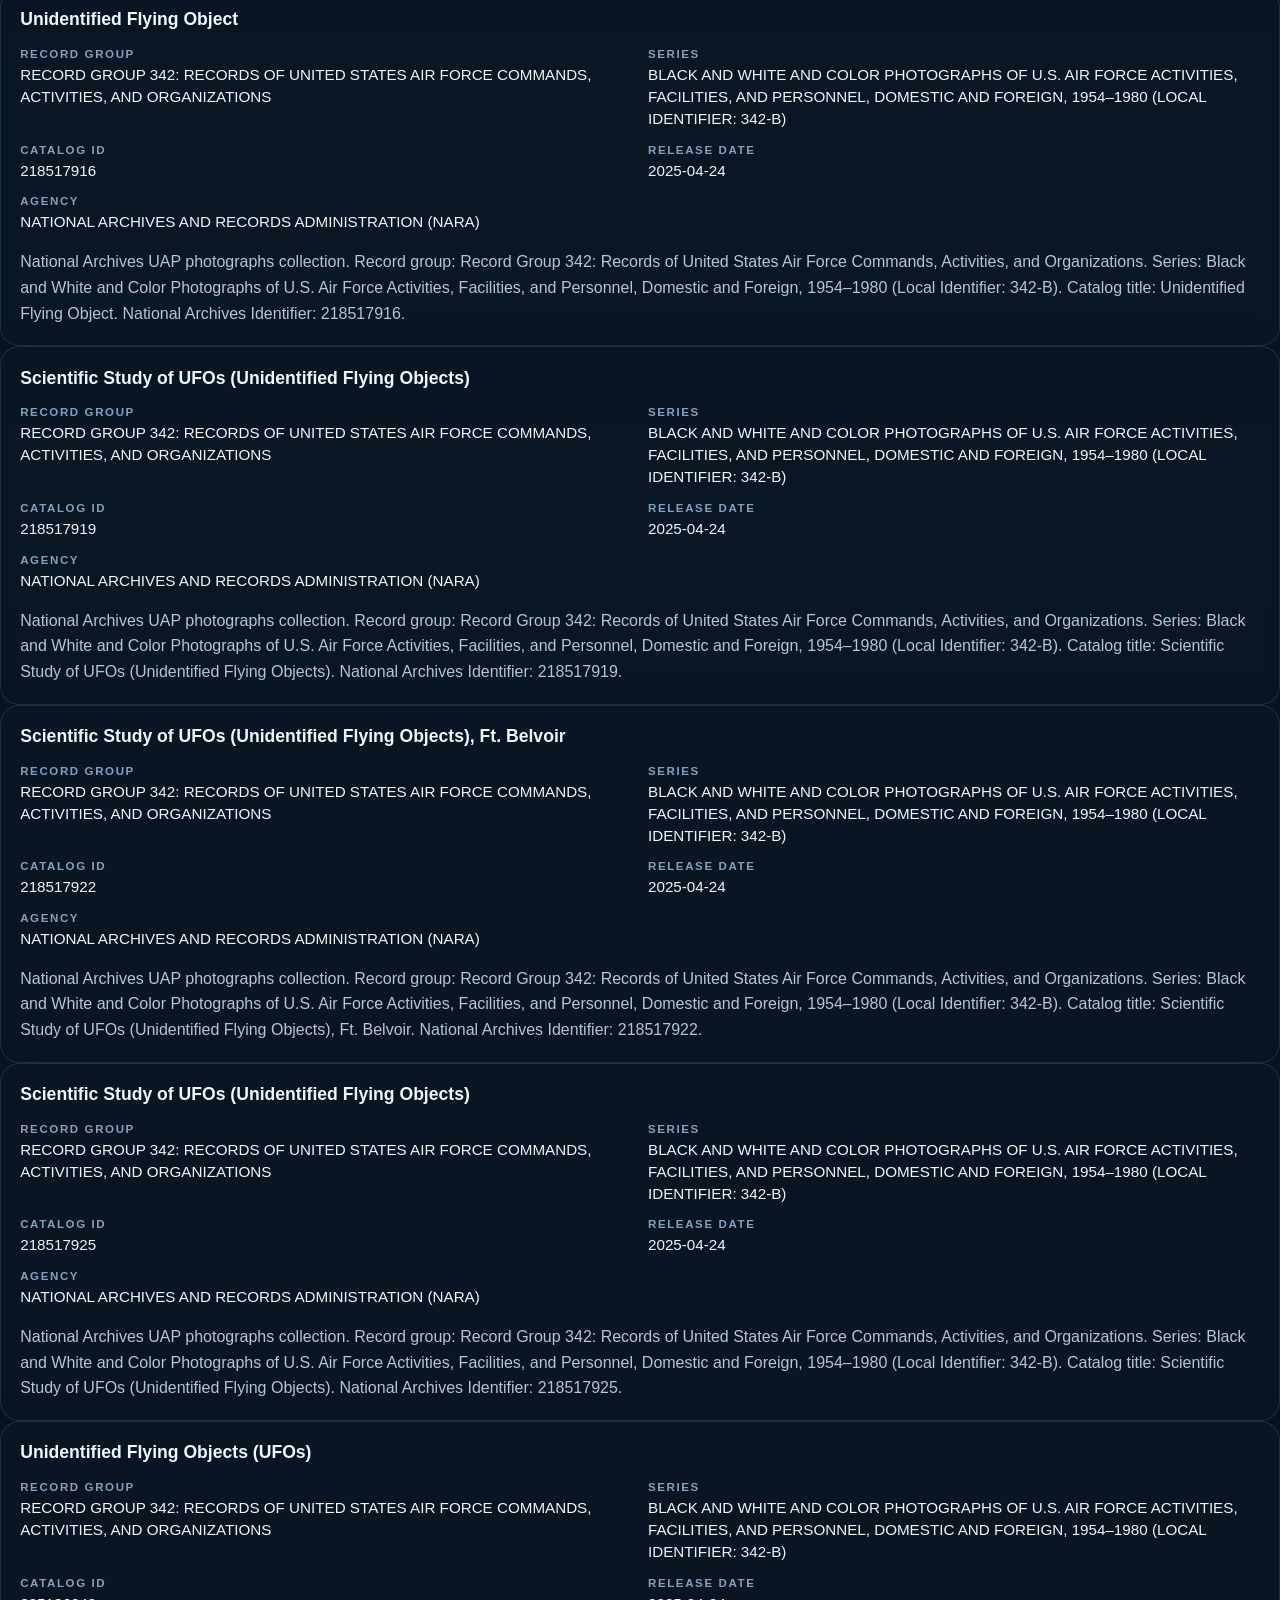
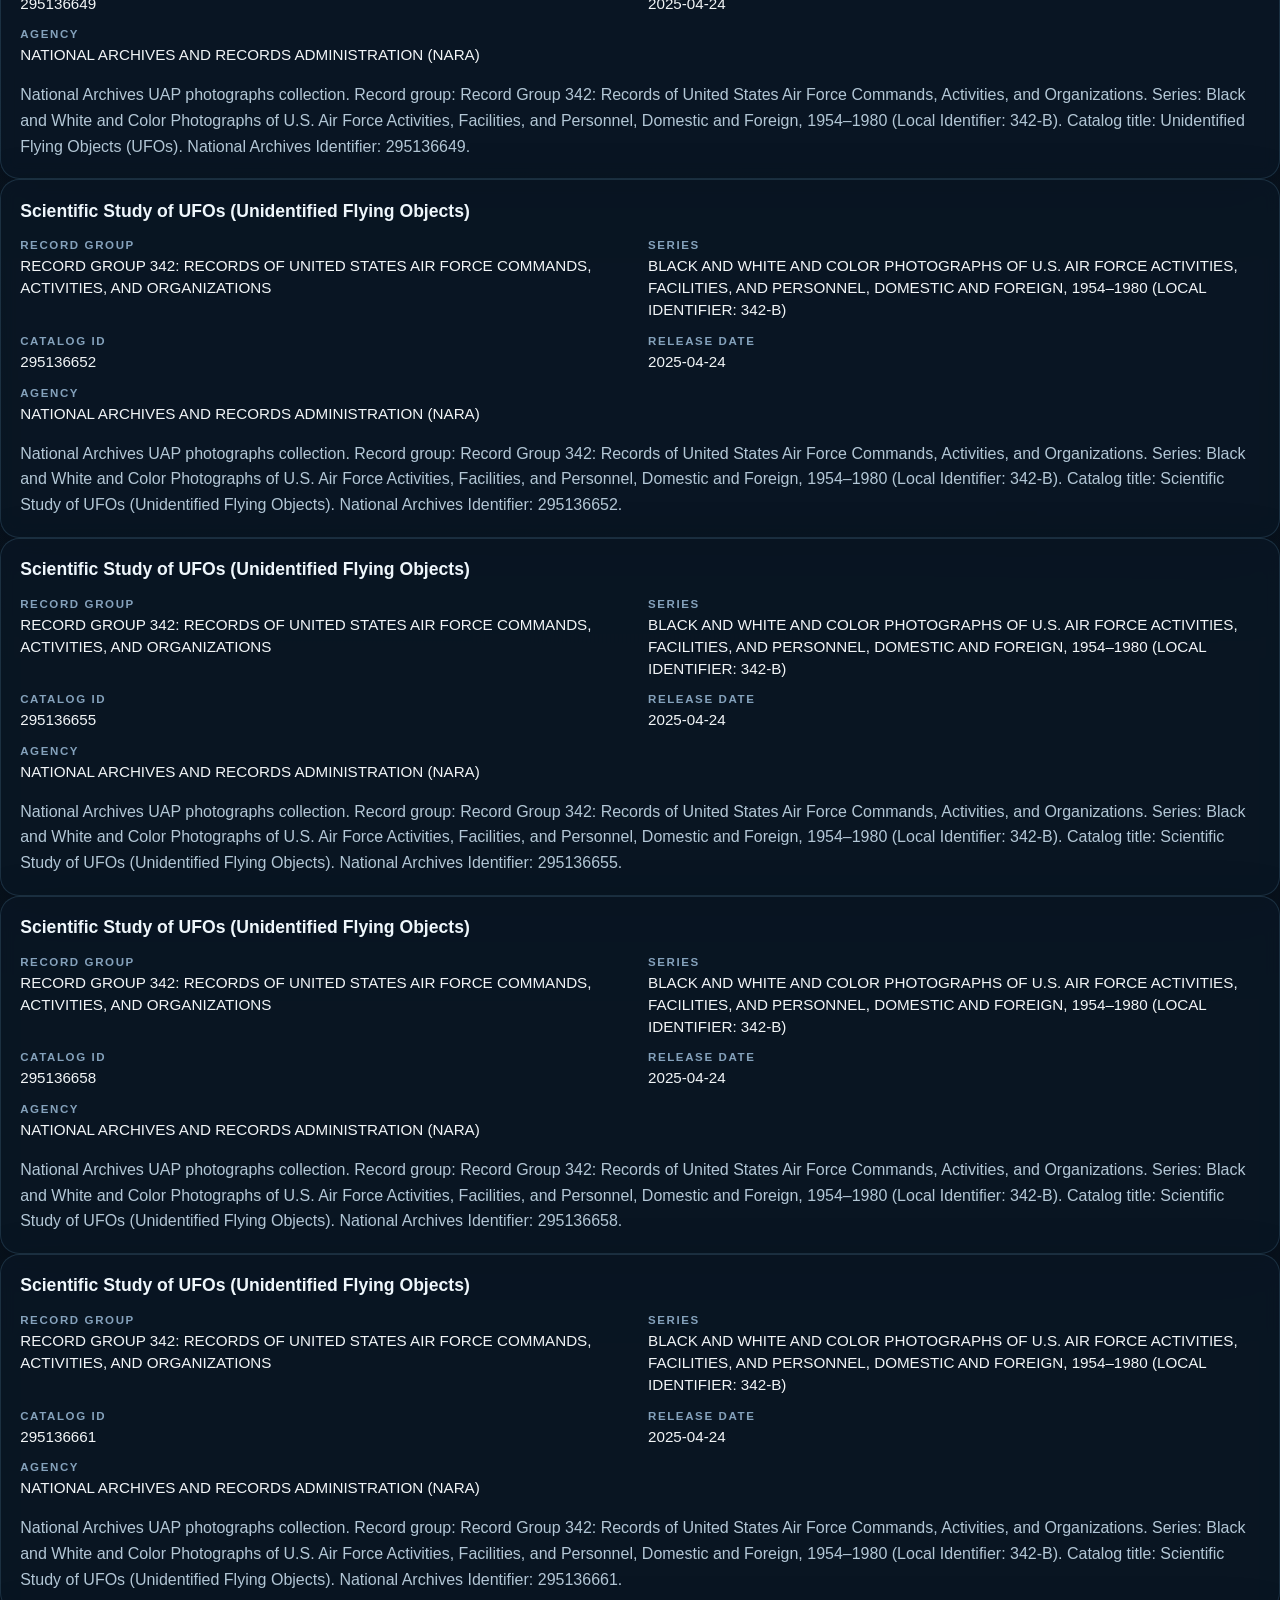
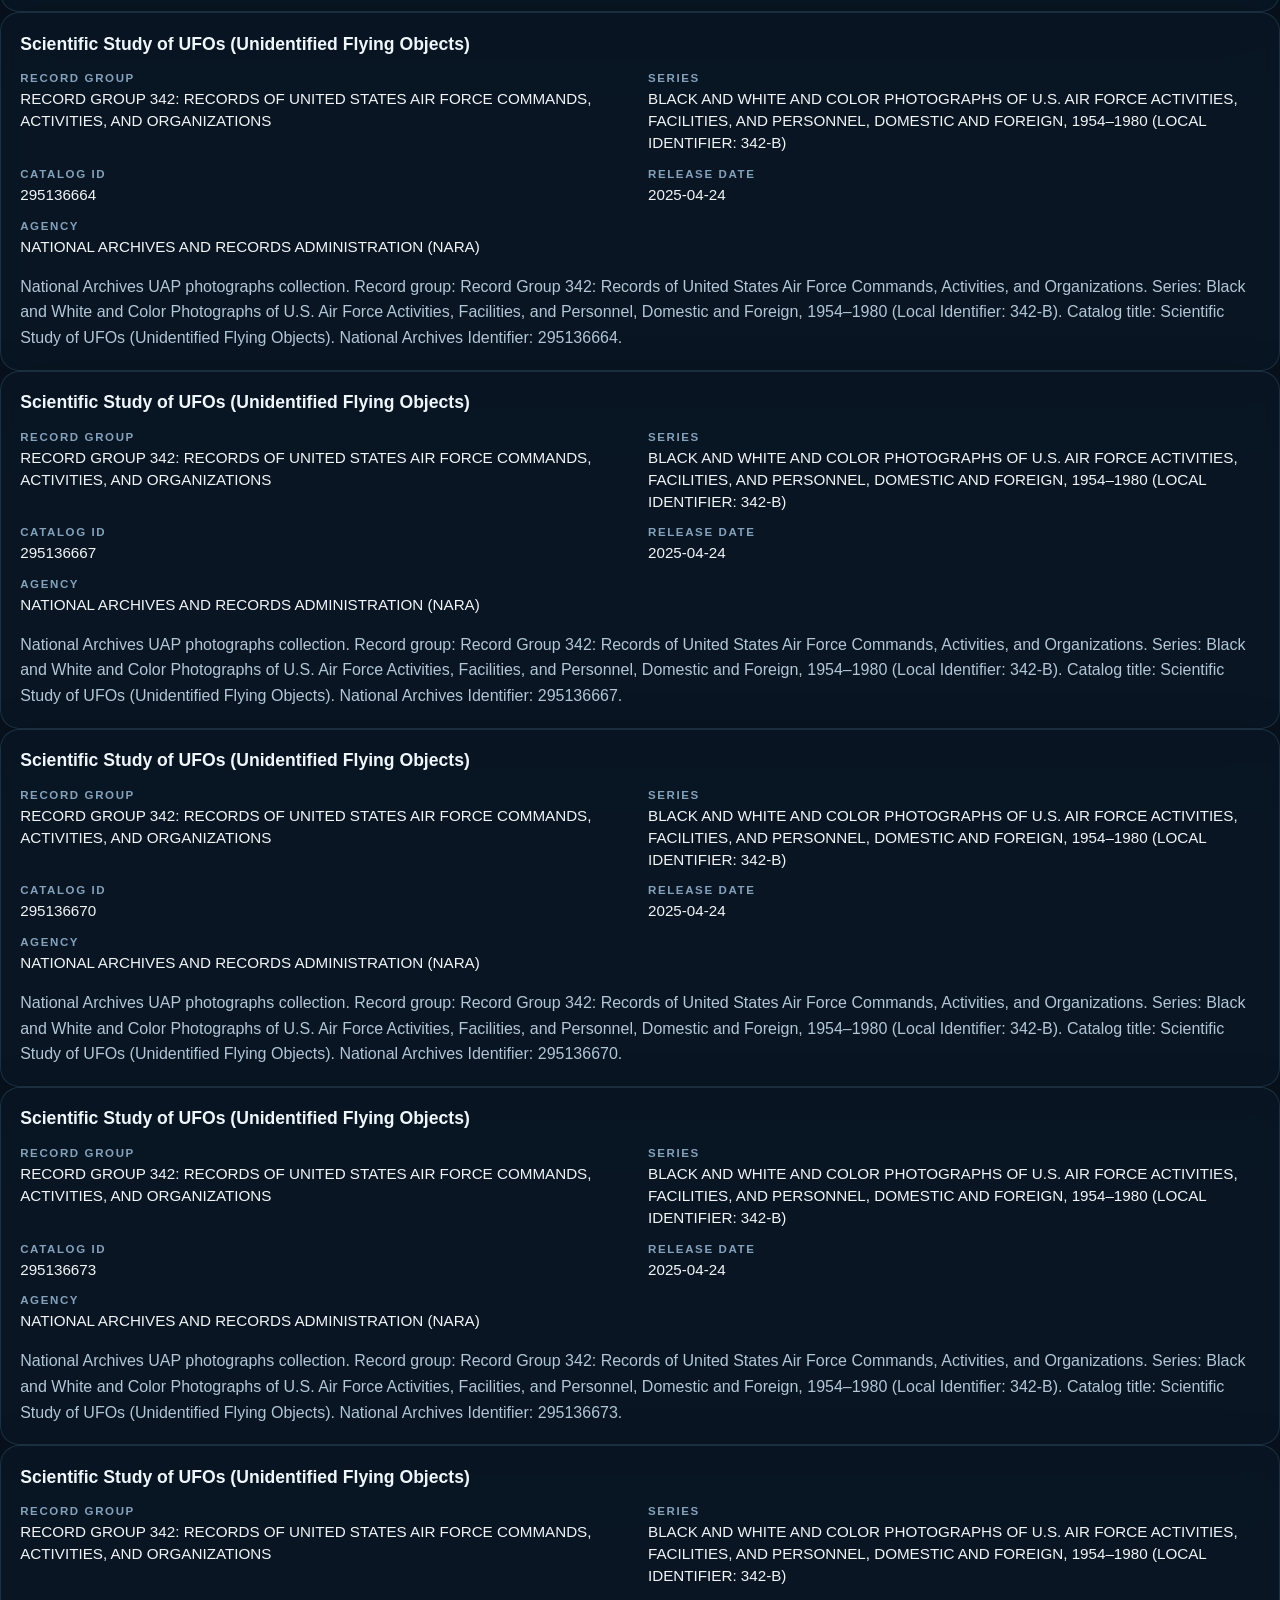
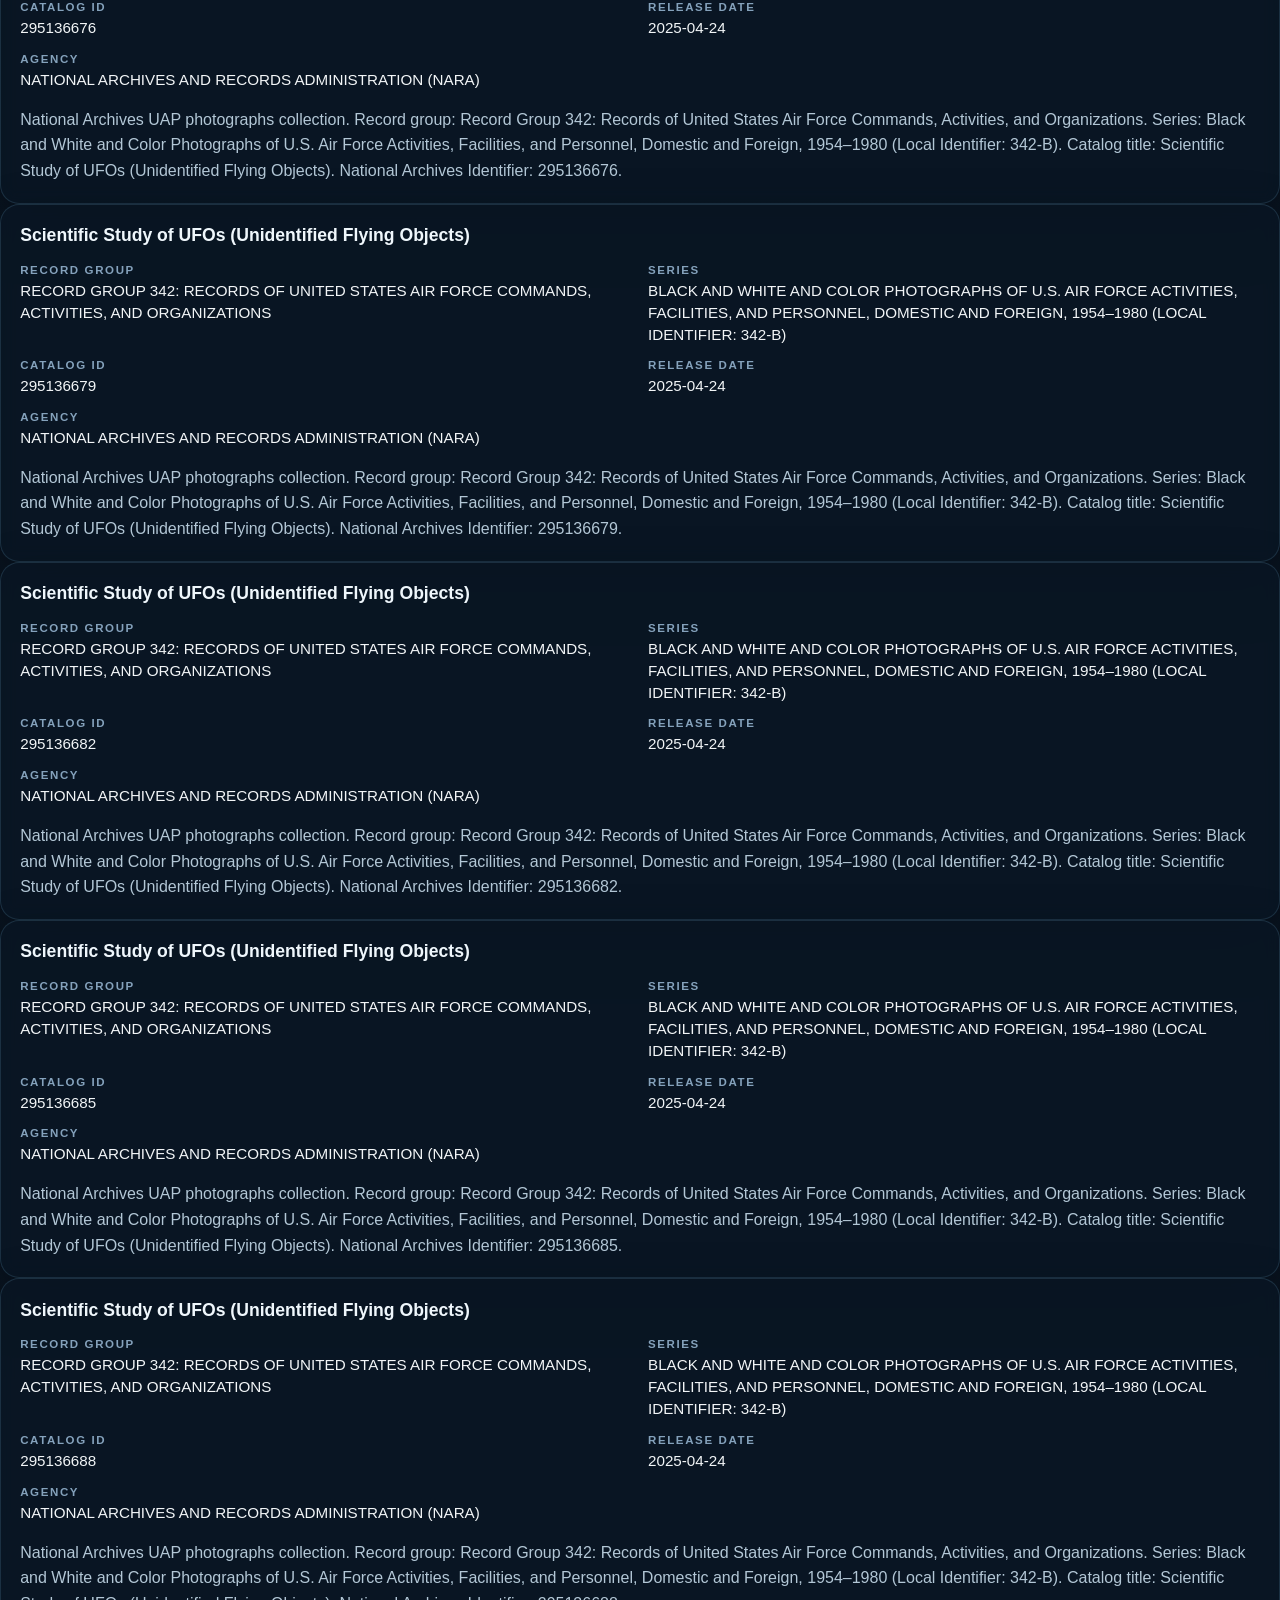
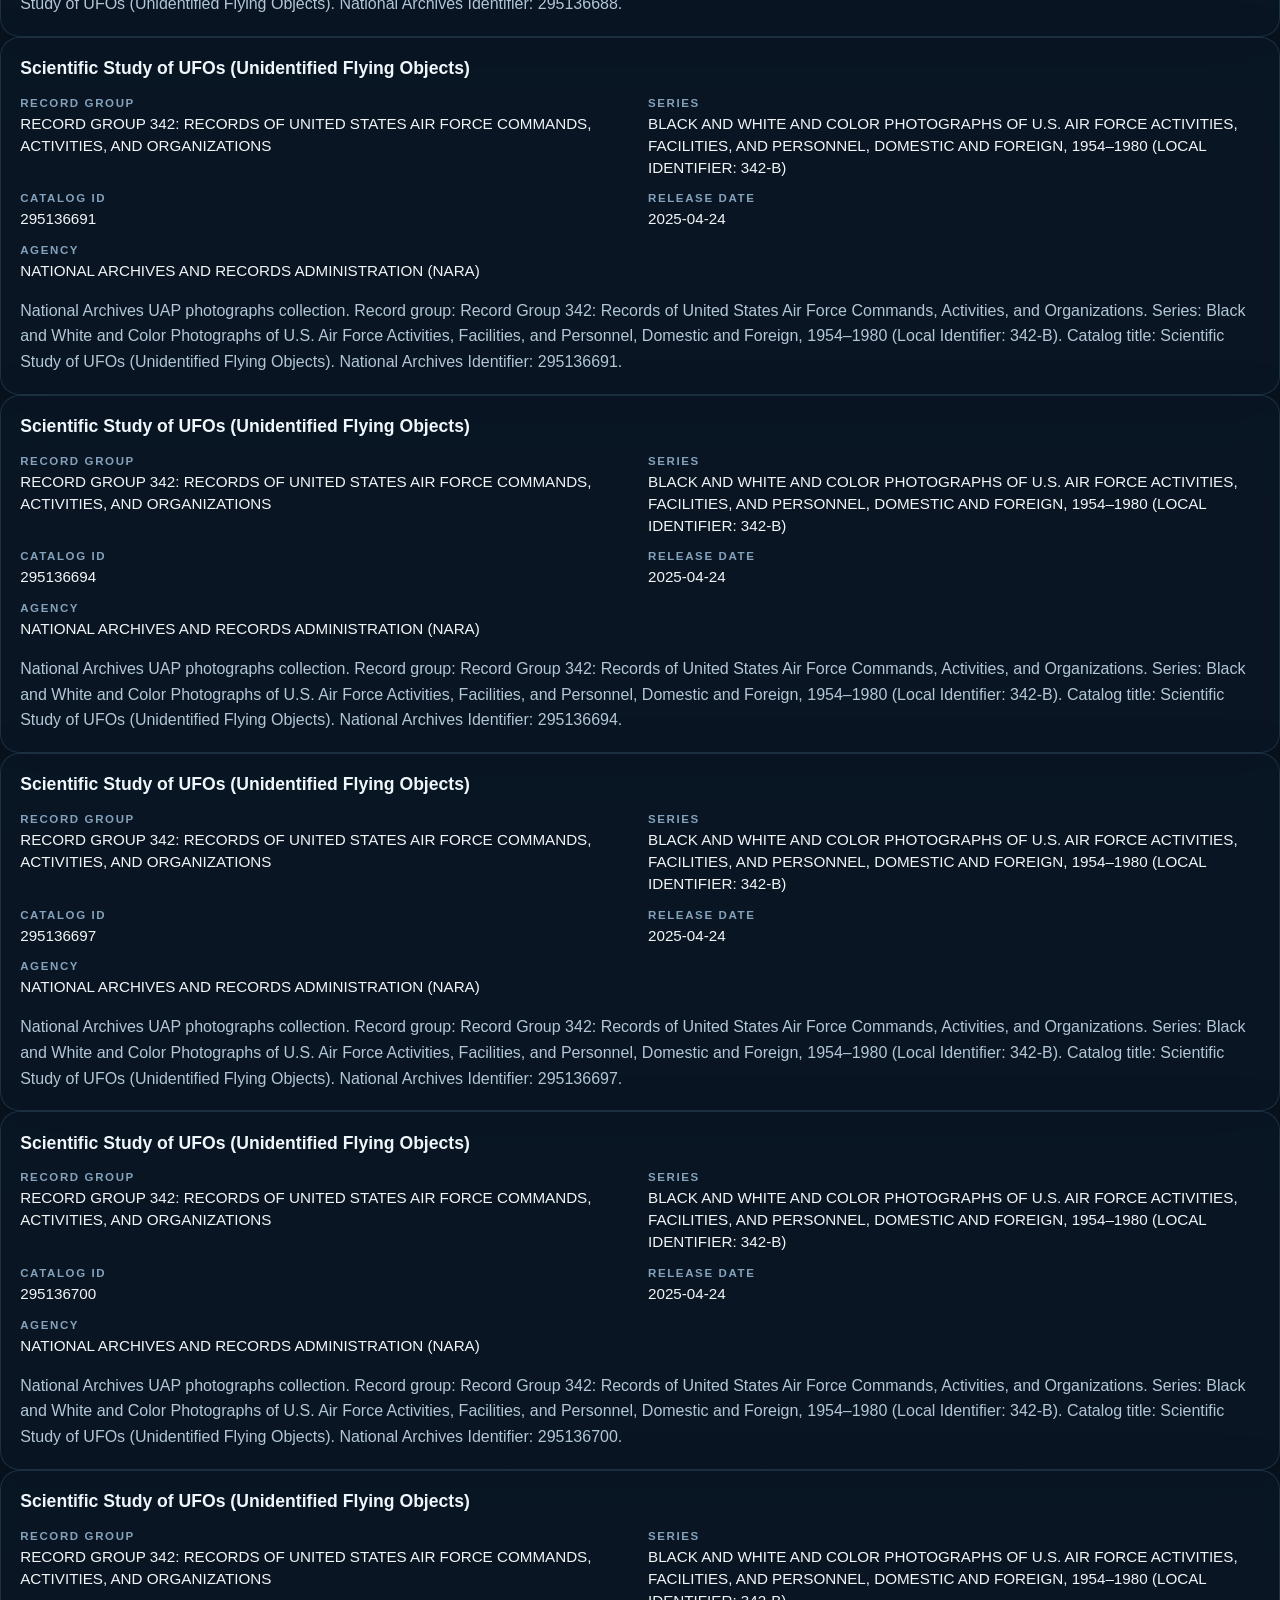
==== commit 27733d3e: "update readme and agents file" ====
--- a/national-archives.html
+++ b/national-archives.html
@@ -77,6 +77,26 @@
         <ul class="menu align-center site-nav-menu">
           <li><a href="index.html">Release 01</a></li>
           <li><a class="is-active" href="national-archives.html" aria-current="page">National Archives</a></li>
+          <li>
+            <a
+              href="https://github.com/NicholasEli/theuapindex"
+              target="_blank"
+              rel="noopener noreferrer"
+              aria-label="Open UAP Index on GitHub"
+            >
+              <svg
+                class="site-nav-icon"
+                viewBox="0 0 16 16"
+                aria-hidden="true"
+                focusable="false"
+              >
+                <path
+                  fill="currentColor"
+                  d="M8 0C3.58 0 0 3.58 0 8a8 8 0 0 0 5.47 7.59c.4.07.55-.17.55-.38 0-.19-.01-.82-.01-1.49-2.01.37-2.53-.49-2.69-.94-.09-.23-.48-.94-.82-1.13-.28-.15-.68-.52-.01-.53.63-.01 1.08.58 1.23.82.72 1.21 1.87.87 2.33.66.07-.52.28-.87.5-1.07-1.78-.2-3.64-.89-3.64-3.95 0-.87.31-1.59.82-2.15-.08-.2-.36-1.02.08-2.12 0 0 .67-.21 2.2.82a7.66 7.66 0 0 1 4 0c1.53-1.04 2.2-.82 2.2-.82.44 1.1.16 1.92.08 2.12.51.56.82 1.27.82 2.15 0 3.07-1.87 3.75-3.65 3.95.29.25.54.73.54 1.48 0 1.07-.01 1.93-.01 2.2 0 .21.15.46.55.38A8 8 0 0 0 16 8c0-4.42-3.58-8-8-8Z"
+                />
+              </svg>
+            </a>
+          </li>
         </ul>
       </div>
     </nav>
--- a/styles/main.css
+++ b/styles/main.css
@@ -90,6 +90,12 @@
 .site-nav-menu a:hover,
 .site-nav-menu a:focus {
   color: #ffffff;
+}
+
+.site-nav-icon {
+  display: block;
+  width: 1rem;
+  height: 1rem;
 }
 
 .site-nav-menu a.is-active,
